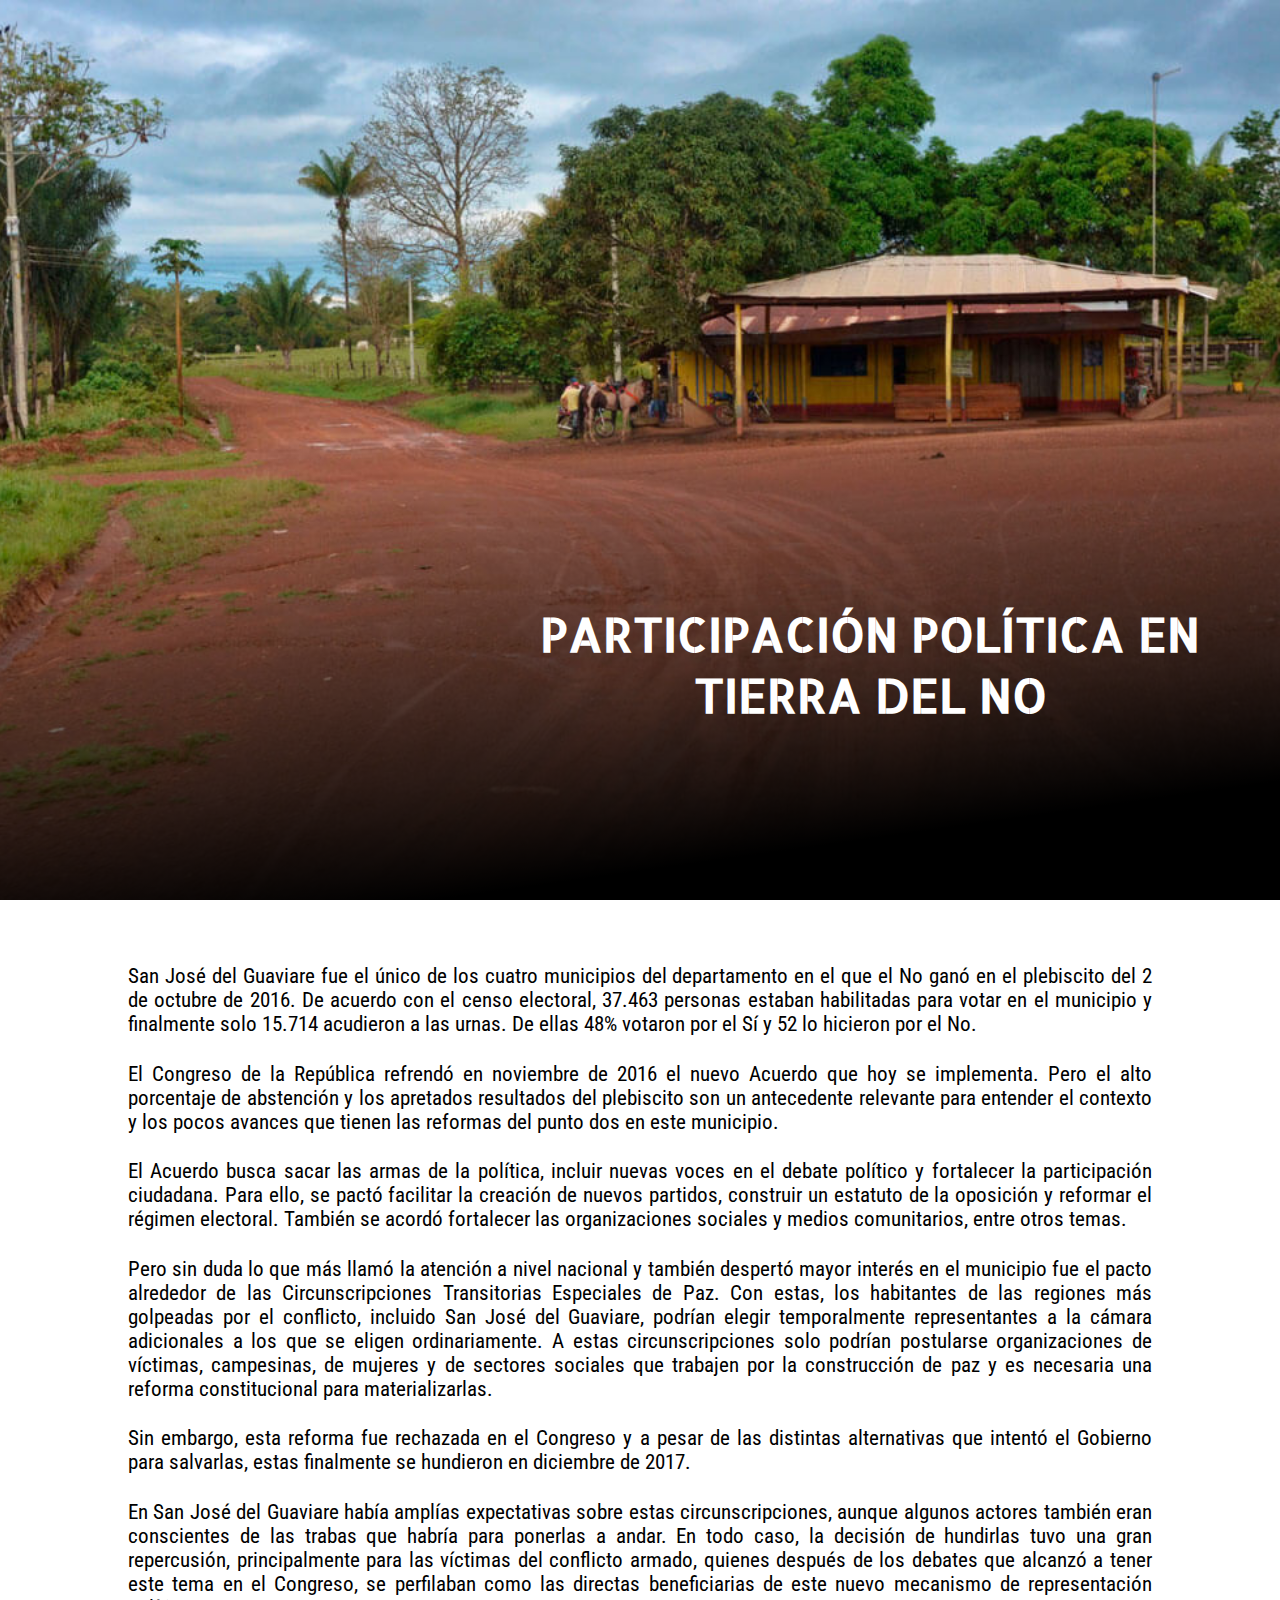
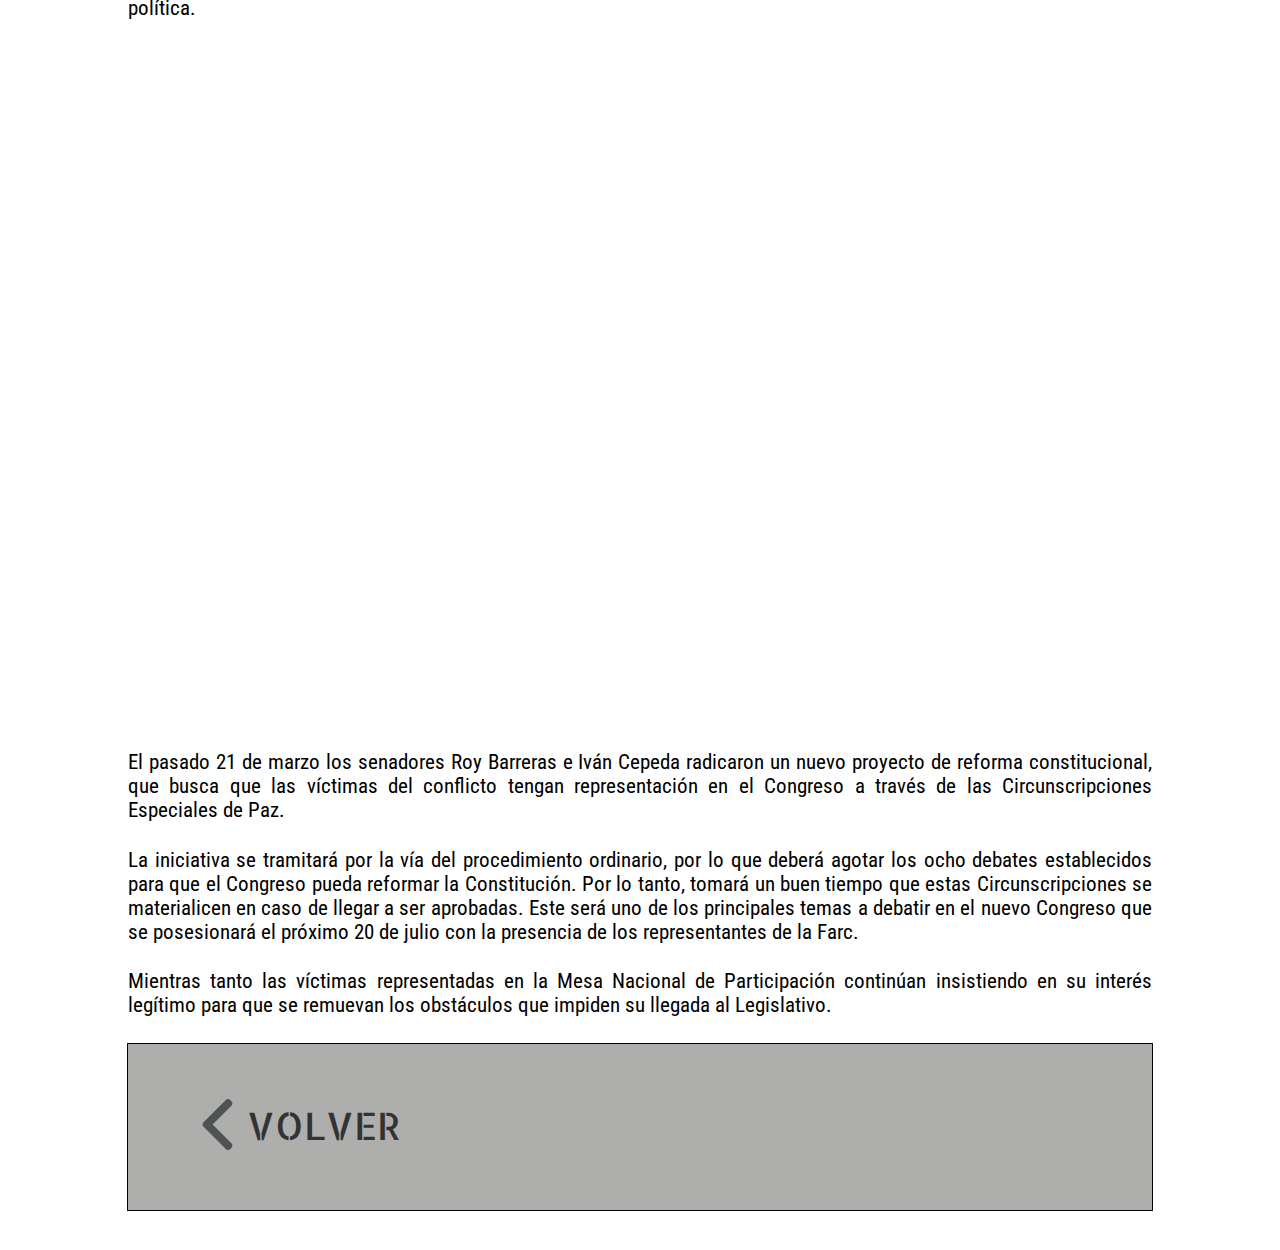
==== punto2.html @ 5d2d7572 "Add files via upload" ====
<!DOCTYPE html>
<html lang="en">
<head>
  <meta charset="UTF-8">
  <meta name="viewport" content="width=device-width, initial-scale=1.0">
  <meta http-equiv="X-UA-Compatible" content="ie=edge">
  <title>Participación política en la tierra del No</title>
  <link rel="stylesheet" href="style.css">
  <link href="https://fonts.googleapis.com/css?family=Allerta+Stencil|Roboto+Condensed" rel="stylesheet">
</head>
<body>
  <div class="Portada PortadaParticipacion">
    <h1 class="tituloPortada">Participación política en tierra del No</h1>
  </div>
  <div class="bloqueContenido">
    <p class="textoFull">San José del Guaviare fue el único de los cuatro municipios del departamento en el que el No ganó en el plebiscito del 2 de octubre de 2016. De acuerdo con el censo electoral, 37.463 personas estaban habilitadas para votar en el municipio y finalmente solo 15.714 acudieron a las urnas. De ellas 48% votaron por el Sí y 52 lo hicieron por el No.</p>
    <p class="textoFull">El Congreso de la República refrendó en noviembre de 2016 el nuevo Acuerdo que hoy se implementa. Pero el alto porcentaje de abstención y los apretados resultados del plebiscito son un antecedente relevante para entender el contexto y los pocos avances que tienen las reformas del punto dos en este municipio.</p>
    <p class="textoFull">El Acuerdo busca sacar las armas de la política, incluir nuevas voces en el debate político y fortalecer la participación ciudadana. Para ello, se pactó facilitar la creación de nuevos partidos, construir un estatuto de la oposición y reformar el régimen electoral. También se acordó fortalecer las organizaciones sociales y medios comunitarios, entre otros temas.</p>
    <p class="textoFull">Pero sin duda lo que más llamó la atención a nivel nacional y también despertó mayor interés en el municipio fue el pacto alrededor de las Circunscripciones Transitorias Especiales de Paz. Con estas, los habitantes de las regiones más golpeadas por el conflicto, incluido San José del Guaviare, podrían elegir temporalmente representantes a la cámara adicionales a los que se eligen ordinariamente. A estas circunscripciones solo podrían postularse organizaciones de víctimas, campesinas, de mujeres y de sectores sociales que trabajen por la construcción de paz y es necesaria una reforma constitucional para materializarlas.</p>
    <p class="textoFull">Sin embargo, esta reforma fue rechazada en el Congreso y a pesar de las distintas alternativas que intentó el Gobierno para salvarlas, estas finalmente se hundieron en diciembre de 2017.</p>
    <p class="textoFull">En San José del Guaviare había amplías expectativas sobre estas circunscripciones, aunque algunos actores también eran conscientes de las trabas que habría para ponerlas a andar. En todo caso, la decisión de hundirlas tuvo una gran repercusión, principalmente para las víctimas del conflicto armado, quienes después de los debates que alcanzó a tener este tema en el Congreso, se perfilaban como las directas beneficiarias de este nuevo mecanismo de representación política.</p>
    <iframe src="https://www.youtube.com/embed/pLzqTCE0vdc?rel=0&amp;showinfo=0" frameborder="0" allow="autoplay; encrypted-media" allowfullscreen></iframe>
    <p class="textoFull">El pasado 21 de marzo los senadores Roy Barreras e Iván Cepeda radicaron un nuevo proyecto de reforma constitucional, que busca que las víctimas del conflicto tengan representación en el Congreso a través de las Circunscripciones Especiales de Paz.</p>
    <p class="textoFull">La iniciativa se tramitará por la vía del procedimiento ordinario, por lo que deberá agotar los ocho debates establecidos para que el Congreso pueda reformar la Constitución. Por lo tanto, tomará un buen tiempo que estas Circunscripciones se materialicen en caso de llegar a ser aprobadas. Este será uno de los principales temas a debatir en el nuevo Congreso que se posesionará el próximo 20 de julio con la presencia de los representantes de la Farc.</p>
    <p class="textoFull">Mientras tanto las víctimas representadas en la Mesa Nacional de Participación continúan insistiendo en su interés legítimo para que se remuevan los obstáculos que impiden su llegada al Legislativo.</p>
  </div>
  <a href="index.html#nav">
    <div class="botonVolver">
      <div class="infoVolver">
        <img class="flechaVolver" src="assets/flecha.svg" alt="<">
        <p class="textoVolver">Volver</p>
      </div>
      <img class="logoVolver" src="https://image.ibb.co/kVfRV8/Logo.png" alt="">
    </div>
  </a>
</body>
</html>
---- style.css ----
*{
  margin: 0;
  padding: 0;
  text-decoration: none;
  text-transform: none;
  color: initial;
}
body{
  width: 100vw;
  overflow-x: hidden;
}

.Portada{
  width: 100vw;
  height: 100vh;
  position: relative;
  overflow: hidden;
}
.PortadaRuralidad::after, .PortadaParticipacion::after, .PortadaConflicto::after, .PortadaCoca::after, .PortadaVictimas::after{
  display: block;
  position: relative;
  background-image: linear-gradient(172deg, transparent, transparent, #000 89%);
  margin-top: 0;
  height: 100vh;
  width: 100vw;
  content: '';
}
.PortadaHome{
  background: transparent url('assets/portada.jpg') center center no-repeat;
  background-size: cover;
}
.PortadaRuralidad{
  background: transparent url('assets/paisaje.jpg') center center no-repeat;
  background-size: cover;
}
.PortadaParticipacion{
  background: transparent url('assets/camino.jpg') center center no-repeat;
  background-size: cover;
}
.PortadaConflicto{
  background: transparent url('assets/etcr.jpg') center center no-repeat;
  background-size: cover;
}
.PortadaCoca{
  background: transparent url('assets/horizonte.jpg') center center no-repeat;
  background-size: cover;
}
.PortadaVictimas{
  background: transparent url('assets/parque.jpg') center center no-repeat;
  background-size: cover;
}
.logoPortada{
  width: 40vw;
  position: absolute;
  right: 5vw;
  bottom: -7.5vw;
}
.tituloPortada{
  font-family: 'Allerta Stencil', sans-serif;
  font-size: 3.7vw;
  position: absolute;
  width: 52vw;
  left: 42vw;
  top: 67vh;
  text-transform: uppercase;
  color: #fff;
  text-align: center;
  z-index: 2;
}
.navegacion{
  text-align: center;
  width: 81vw;
  margin: 0 auto 3vw;
  max-width: 1200px;
}
.botonNavegacion{
  width: 39.8vw;
  height: 25vw;
  display: inline-block;
  vertical-align: top;
  background-color: #ccc;
  margin: 0.2vw 0;
  position: relative;
  overflow: hidden;
  cursor: pointer;
  max-width: 598px;
  max-height: 350px;
}
.botonNavegacion:hover img{
  filter: grayscale(0.1) blur(0.1px);
  transition: 0.5s;
}
.fondoNavegacion{
  width: 39.8vw;
  min-height: 25vw;
  position: absolute;
  bottom: 0;
  left: 0;
  z-index: 1;
  filter: grayscale(1) blur(2px);
  transition: 0.5s;
}
.tituloNavegacion{
  text-transform: uppercase;
  font-family: 'Allerta Stencil', sans-serif;
  font-size: 2.3vw;
  top: 10.5vw;
  width: 39.8vw;
  text-align: center;
  color: #fff;
  position: absolute;
  z-index: 4;
  background-color: rgba(0, 0, 0, 0.2);
  text-shadow: #333 0.25vw 0.25vw;
  max-width: 598px;
}
footer{
  width: 96vw;
  padding: 2vw;
  text-align: center;
  background-color: #333;
}
footer p{
  color: #fff;
  font-family: 'Roboto Condensed', sans-serif;
  font-size: 1vw;
}
/*Internas*/
.bloqueContenido{
  width: 80vw;
  margin: 5vw auto 0;
}
.intertitulo{
  text-transform: uppercase;
  font-family: 'Allerta Stencil', sans-serif;
  font-size: 2vw;
  color: #333;
  margin: 2vw 0;
}
.textoFull{
  margin: 2vw auto;
  font-size: 1.7vw;
  text-align: justify;
  font-family: 'Roboto Condensed', sans-serif;
}
.imagenFull{
  width: 80vw;
  margin: 2vw 0 0;
  max-width: 1200px;
}
.pieFoto{
  background-color: rgba(0,0,0,0.5);
  margin: 0 auto;
  color: #fff;
  padding: 0.5vw 1vw;
  font-family: 'Roboto Condensed', sans-serif;
  font-size: 1.5vw;
}
iframe{
  width: 80vw;
  min-height: 40vw;
  max-width: 1200px;
}
.guaviareCifras{
  height: 330vw;
}
.victimasCifras{
  height: 50vw;
}
.dejacionCifras{
  height: 85vw;
}
.botonVolver, .botonSeguir{
  width: 80vw;
  max-width: 1196px;
  border: solid #000 0.1vw;
  margin: 0 auto 3vw;
  background-color: rgba(52, 53, 50, 0.4);
  position: relative;
  height: 13vw;
  overflow: hidden;
  transition: 0.5s;
  cursor: pointer;
}
.botonSeguir{
  text-align: right;
}
.botonVolver:hover, .botonSeguir:hover{
  border-color: #fff;
  background-color: rgba(52, 53, 50, 0.25);
}
.infoVolver{
  display: inline-block;
  max-width: 49vw;
  vertical-align: middle;
  padding: 4.3vw 0 4vw 5vw;
}
.flechaVolver{
  width: 4vw;
  display: inline-block;
  vertical-align: middle;
}
.textoVolver, .textoSeguir{
  display: inline-block;
  vertical-align: middle;
  font-size: 3vw;
  text-transform: uppercase;
  color: #333333;
  font-family: 'Allerta Stencil', sans-serif;
}
.logoVolver{
  display: inline-block;
  width: 26vw;
  vertical-align: middle;
  position: absolute;
  right: 10vw;
  top: -6.5vw;
}
.flechaSeguir{
  width: 4vw;
  display: inline-block;
  vertical-align: middle;
  transform: rotateZ(180deg);
  padding: 4.2vw 0;
}
.textoSeguir{
  margin-left: 35vw;
}
#seguridad, #reincorporacion{
  height: 0;
  transition: 2s;
  overflow: hidden;
}

@media(min-width: 1200px){
  .bloqueContenido{
    max-width: 1200px;
  }
  .textoFull{
    font-size: 21px;
  }
  .fondoNavegacion{
    width: 598px;
    height: auto;
  }
  .pieFoto{
    font-size: 18px;
  }
  .tituloNavegacion{
    font-size: 30px;
    top: 155px;
  }
  iframe{
    min-height: 675px;
  }
  .textoSeguir {
    margin-left: 400px;
  }
}

@media(max-width: 700px){
  .logoPortada{
    width: 70vw;
    display: block;
    margin: 0 auto;
    padding-top: 70vh;
  }
  .pieFoto{
    font-size: 3.2vw;
  }
  .navegacion{
    width: 100vw;
    margin-bottom: 6vw;
  }
  .fondoNavegacion{
    width: 80vw;
    min-height: 50vw;
    filter: none;
  }
  .tituloNavegacion{
    width: 80vw;
    font-size: 4vw;
    top: 26vw;
  }
  .botonNavegacion{
    width: 80vw;
    height: 50vw;
    display: block;
    margin: 2vw auto;
  }
  /*Internas*/
  .bloqueContenido{
    width: 100vw;
  }
  .textoFull{
    margin: 5vw auto;
    font-size: 4.3vw;
    width: 80vw;
  }
  .intertitulo{
    font-size: 4vw;
    margin: 0 auto;
    width: 80vw;
  }
  .tituloPortada{
    font-size: 7vw;
  }
  .imagenFull{
    width: 100vw;
    margin: 4vw 0 0;
  }
  iframe{
    width: 100vw;
    min-height: 56vw;
  }
  .dejacionCifras{
    height: 102vw;
  }
  .guaviareCifras{
    height: 410vw;
  }
  footer{
    padding: 5vw 2vw;
  }
  footer p{
    font-size: 4vw;
    width: 53vw;
    margin: 0 auto;
  }
}
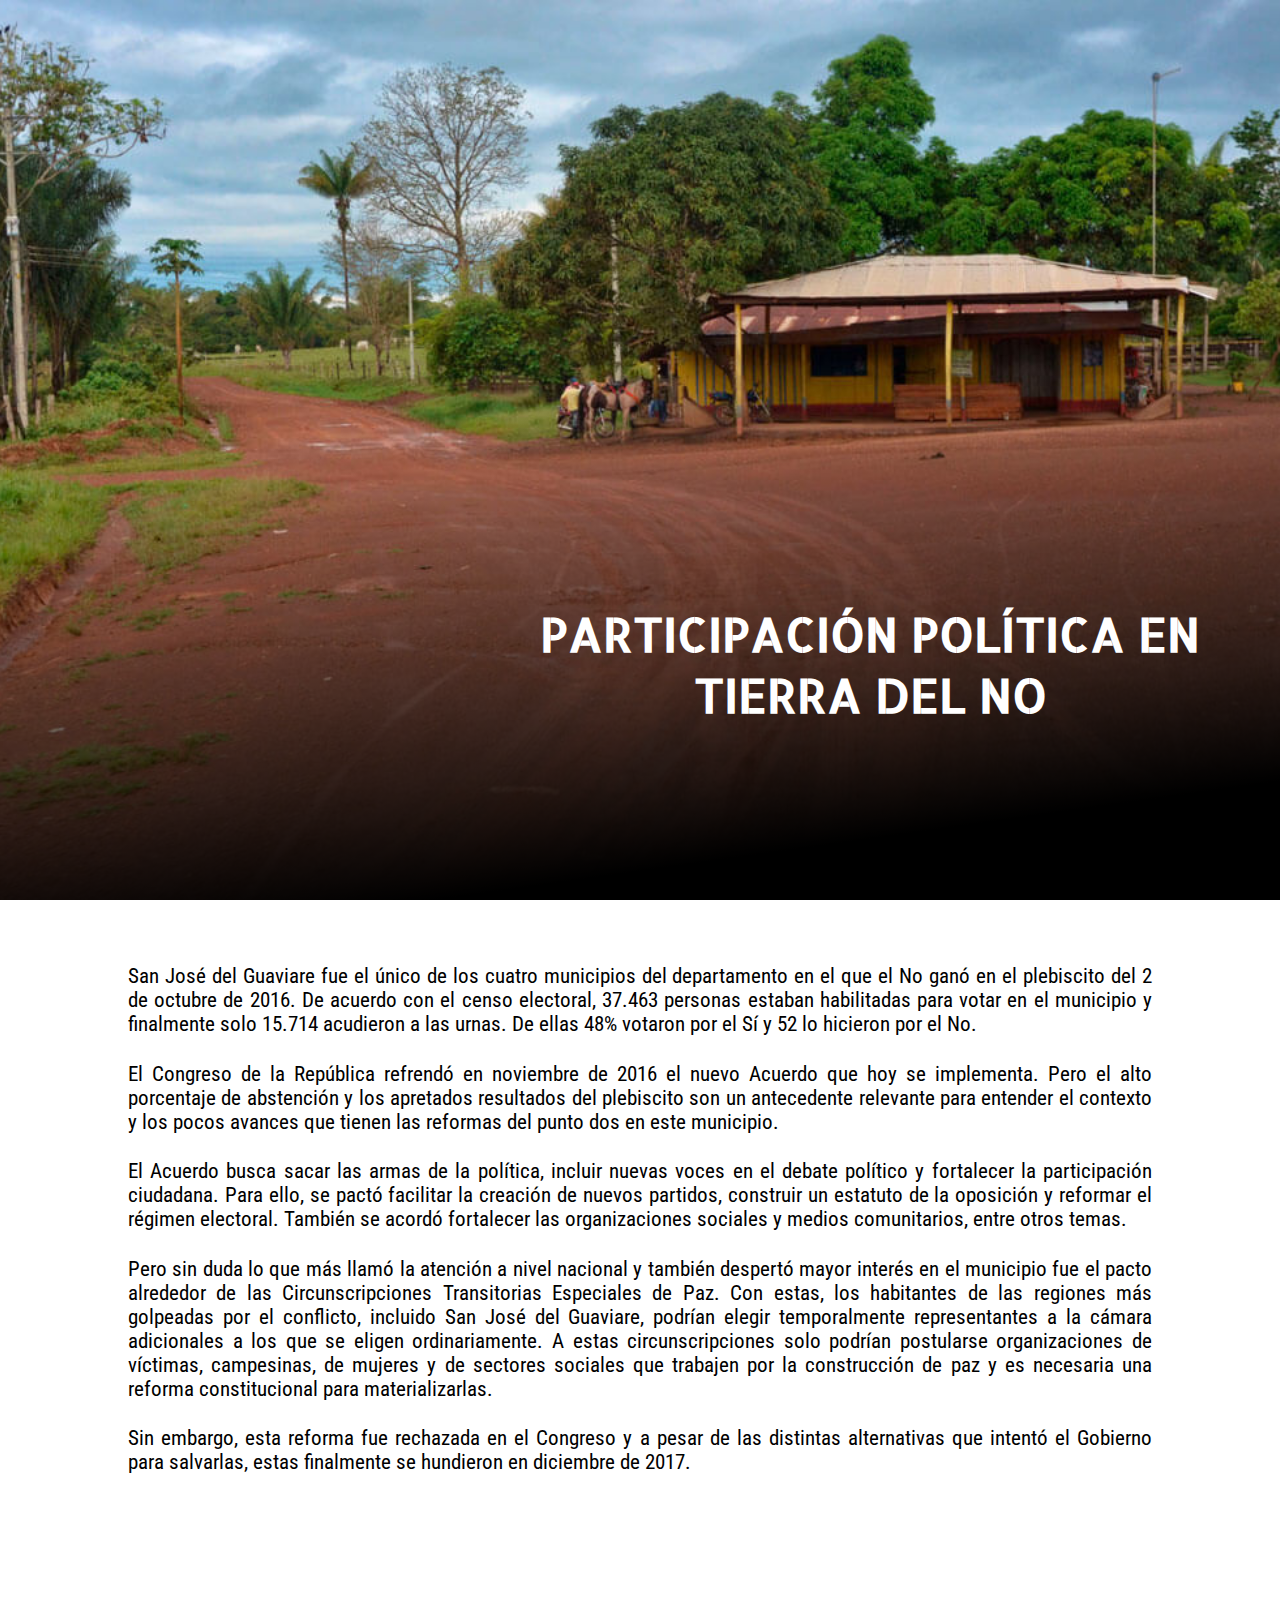
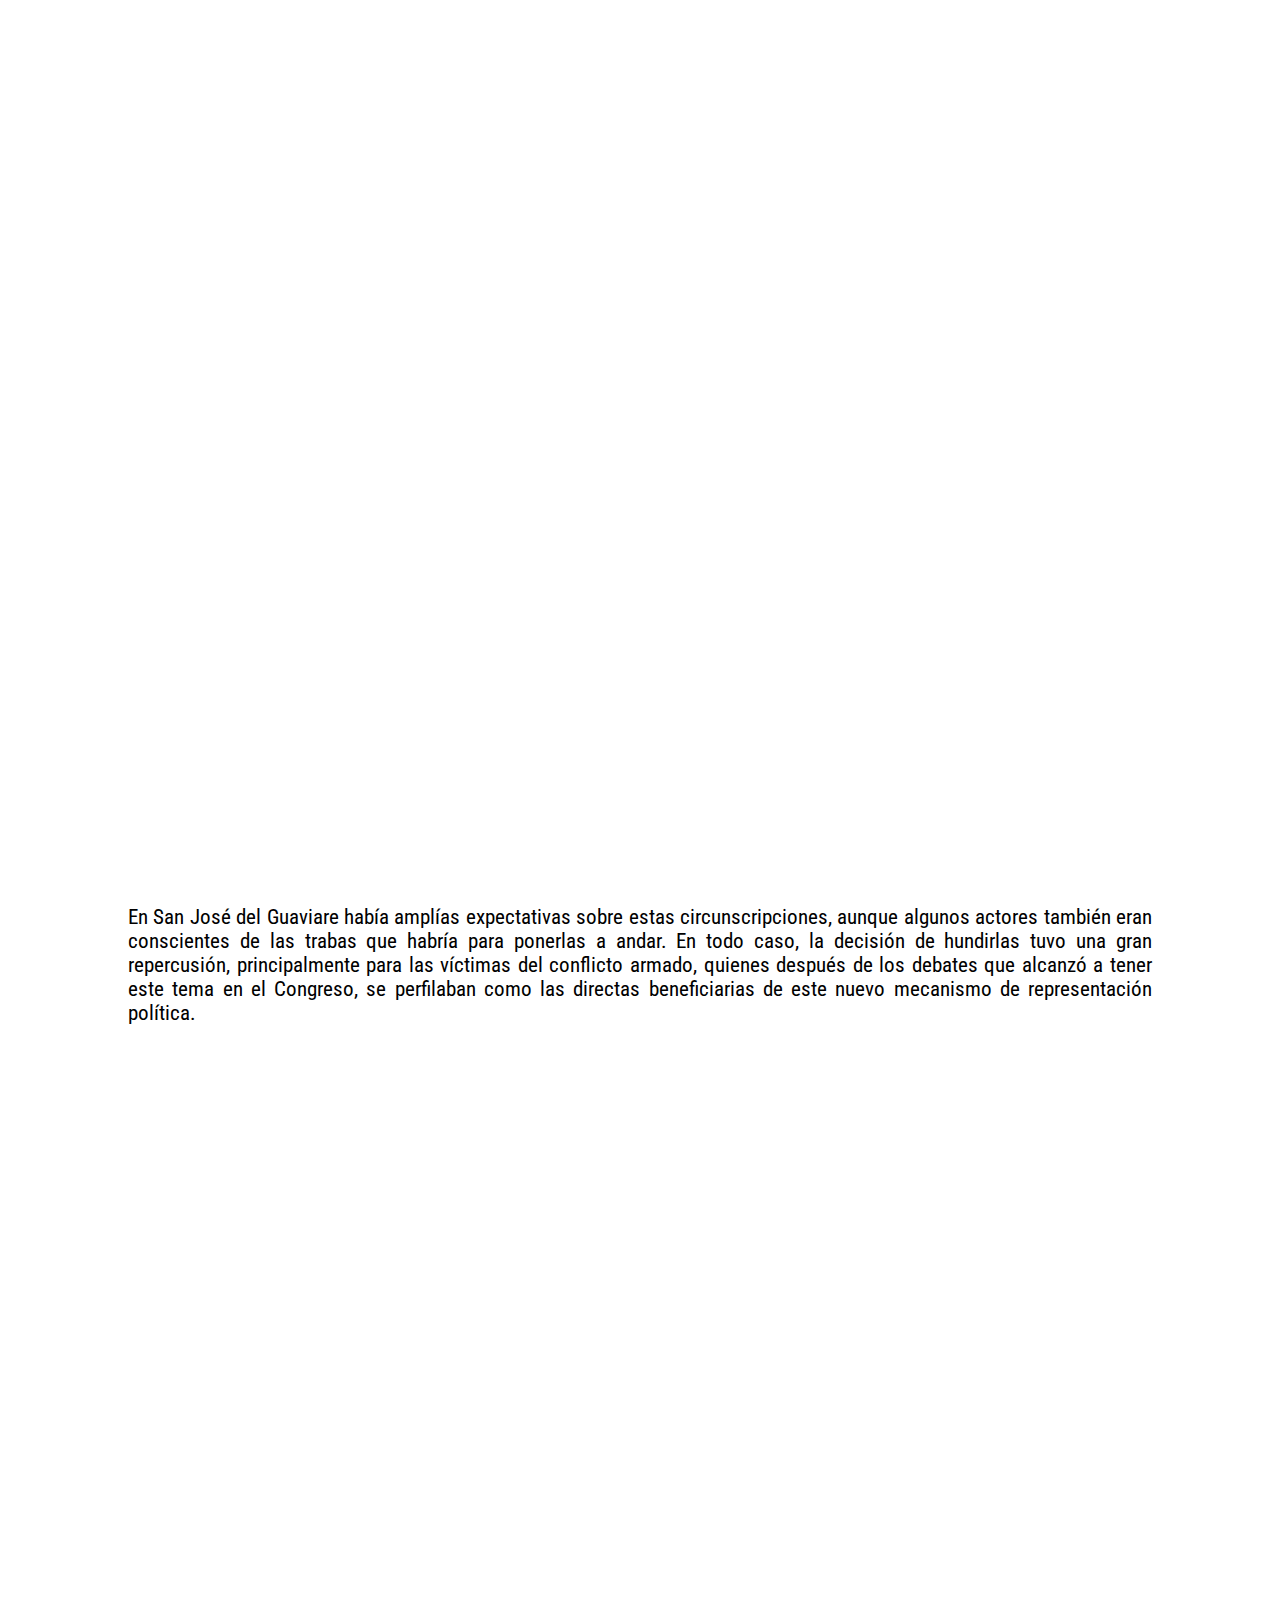
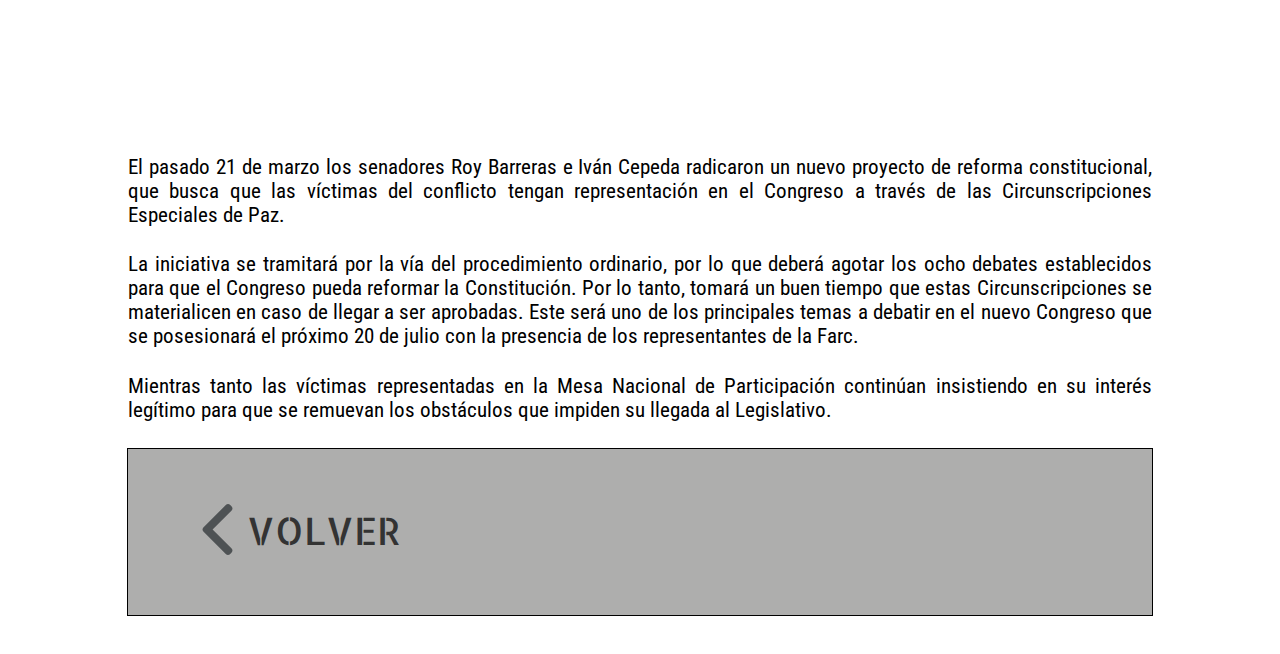
==== commit d0374921: "Infografía" ====
--- a/punto2.html
+++ b/punto2.html
@@ -18,6 +18,7 @@
     <p class="textoFull">El Acuerdo busca sacar las armas de la política, incluir nuevas voces en el debate político y fortalecer la participación ciudadana. Para ello, se pactó facilitar la creación de nuevos partidos, construir un estatuto de la oposición y reformar el régimen electoral. También se acordó fortalecer las organizaciones sociales y medios comunitarios, entre otros temas.</p>
     <p class="textoFull">Pero sin duda lo que más llamó la atención a nivel nacional y también despertó mayor interés en el municipio fue el pacto alrededor de las Circunscripciones Transitorias Especiales de Paz. Con estas, los habitantes de las regiones más golpeadas por el conflicto, incluido San José del Guaviare, podrían elegir temporalmente representantes a la cámara adicionales a los que se eligen ordinariamente. A estas circunscripciones solo podrían postularse organizaciones de víctimas, campesinas, de mujeres y de sectores sociales que trabajen por la construcción de paz y es necesaria una reforma constitucional para materializarlas.</p>
     <p class="textoFull">Sin embargo, esta reforma fue rechazada en el Congreso y a pesar de las distintas alternativas que intentó el Gobierno para salvarlas, estas finalmente se hundieron en diciembre de 2017.</p>
+    <iframe width="800" height="975" frameborder="0" scrolling="no" style="overflow-y:hidden;" src="https://create.piktochart.com/embed/31608876-new-piktochart" ></iframe>
     <p class="textoFull">En San José del Guaviare había amplías expectativas sobre estas circunscripciones, aunque algunos actores también eran conscientes de las trabas que habría para ponerlas a andar. En todo caso, la decisión de hundirlas tuvo una gran repercusión, principalmente para las víctimas del conflicto armado, quienes después de los debates que alcanzó a tener este tema en el Congreso, se perfilaban como las directas beneficiarias de este nuevo mecanismo de representación política.</p>
     <iframe src="https://www.youtube.com/embed/pLzqTCE0vdc?rel=0&amp;showinfo=0" frameborder="0" allow="autoplay; encrypted-media" allowfullscreen></iframe>
     <p class="textoFull">El pasado 21 de marzo los senadores Roy Barreras e Iván Cepeda radicaron un nuevo proyecto de reforma constitucional, que busca que las víctimas del conflicto tengan representación en el Congreso a través de las Circunscripciones Especiales de Paz.</p>
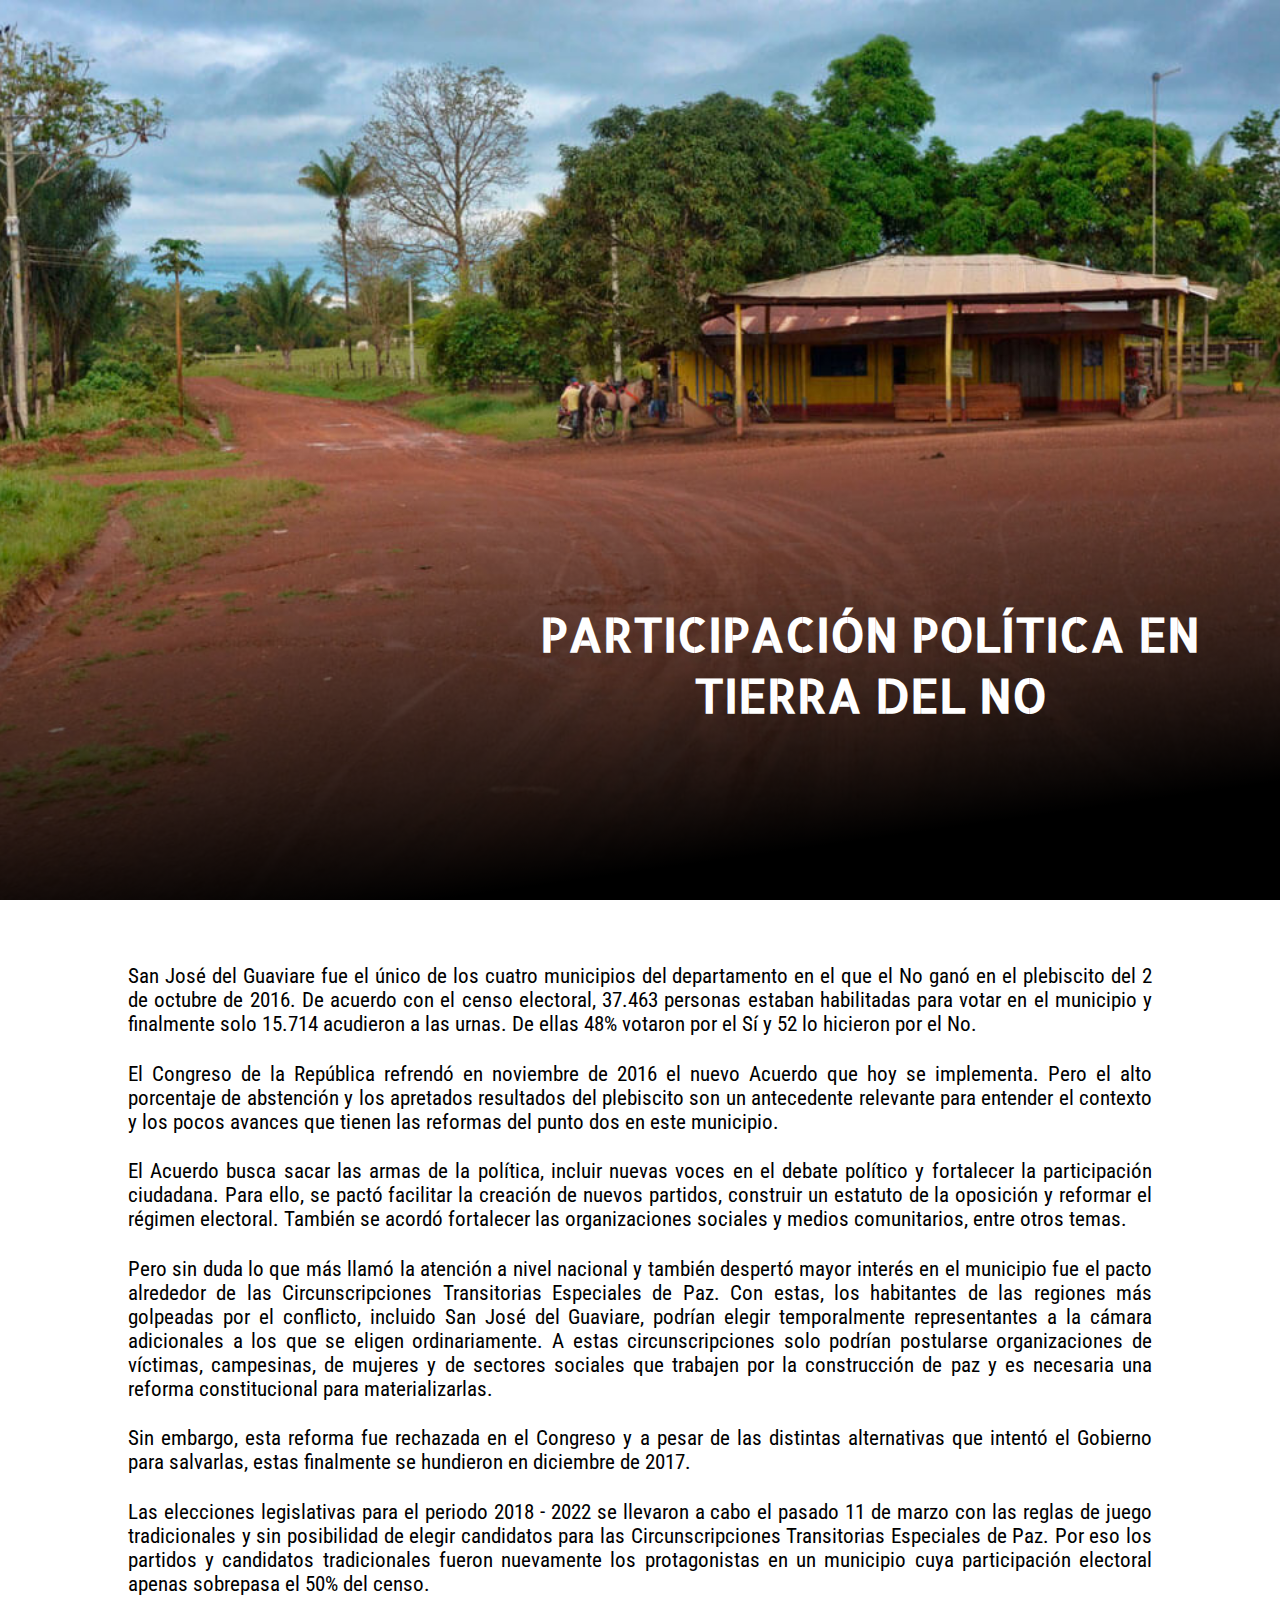
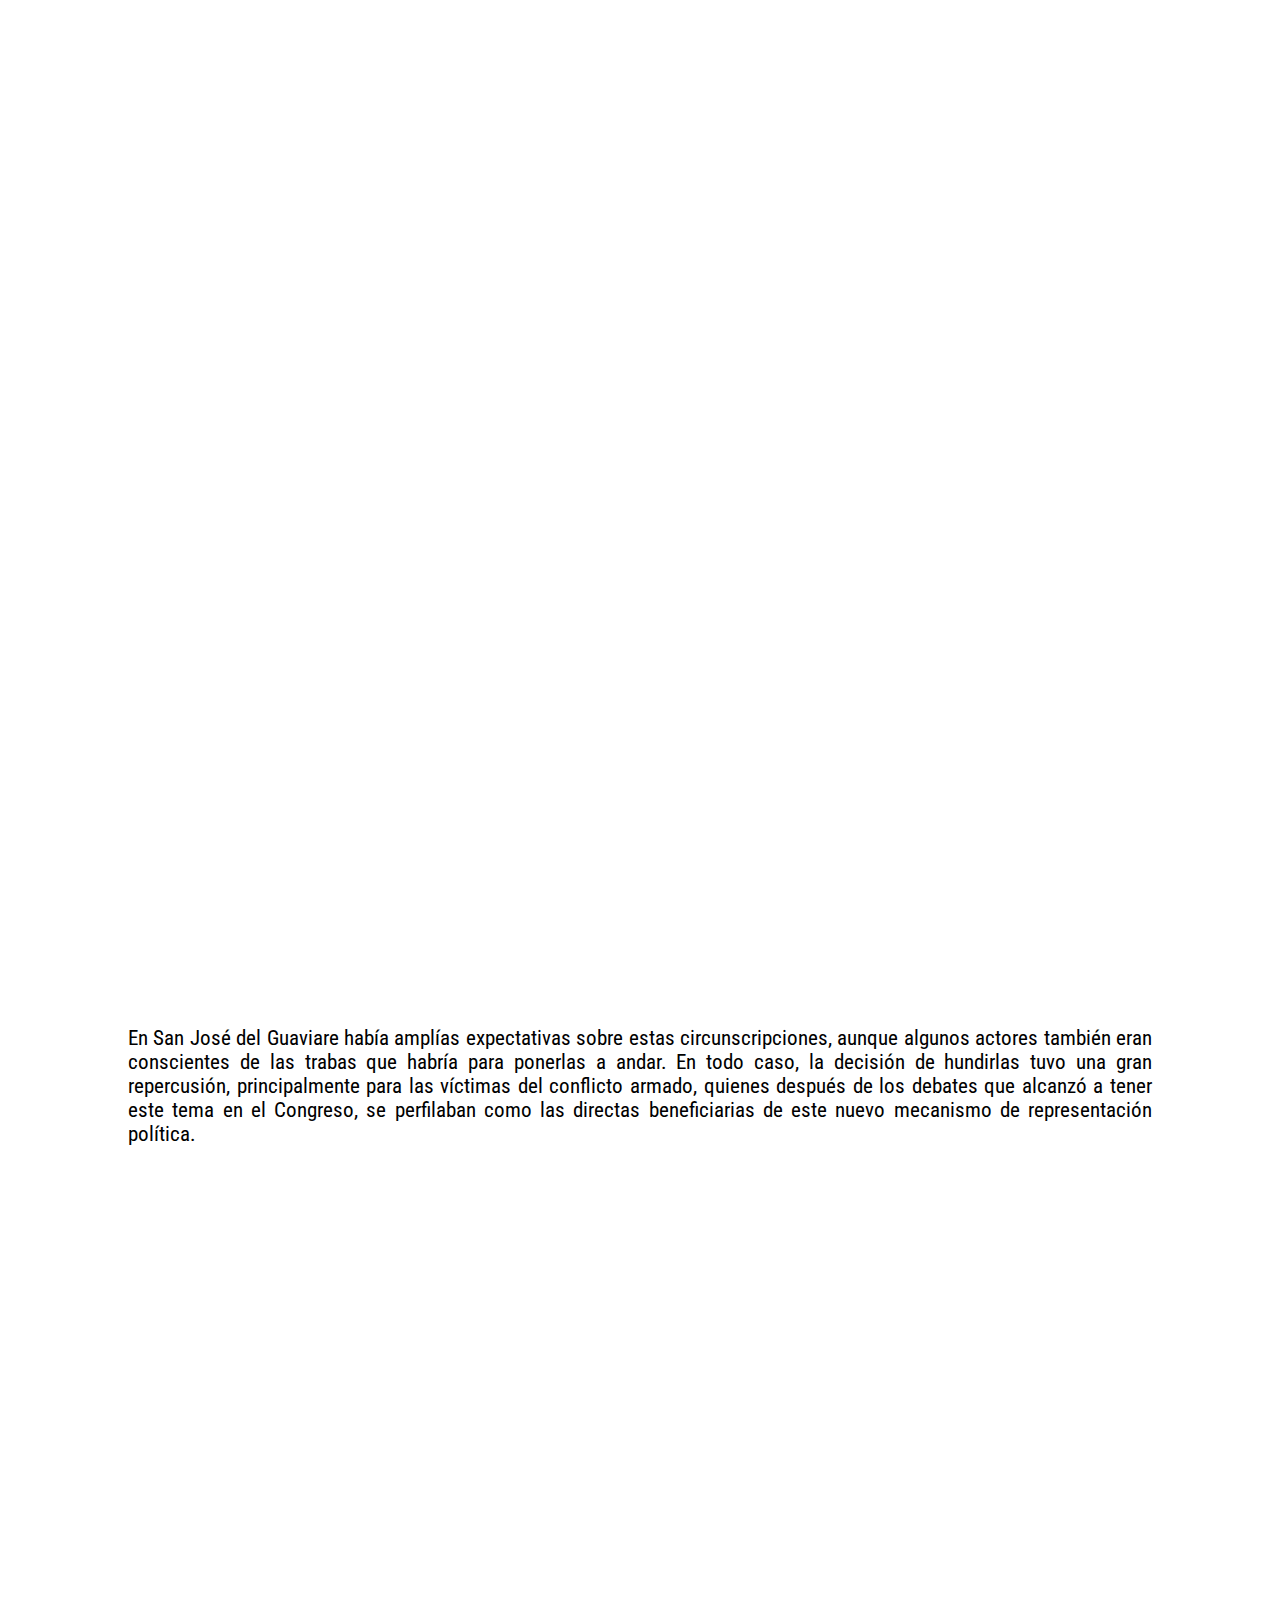
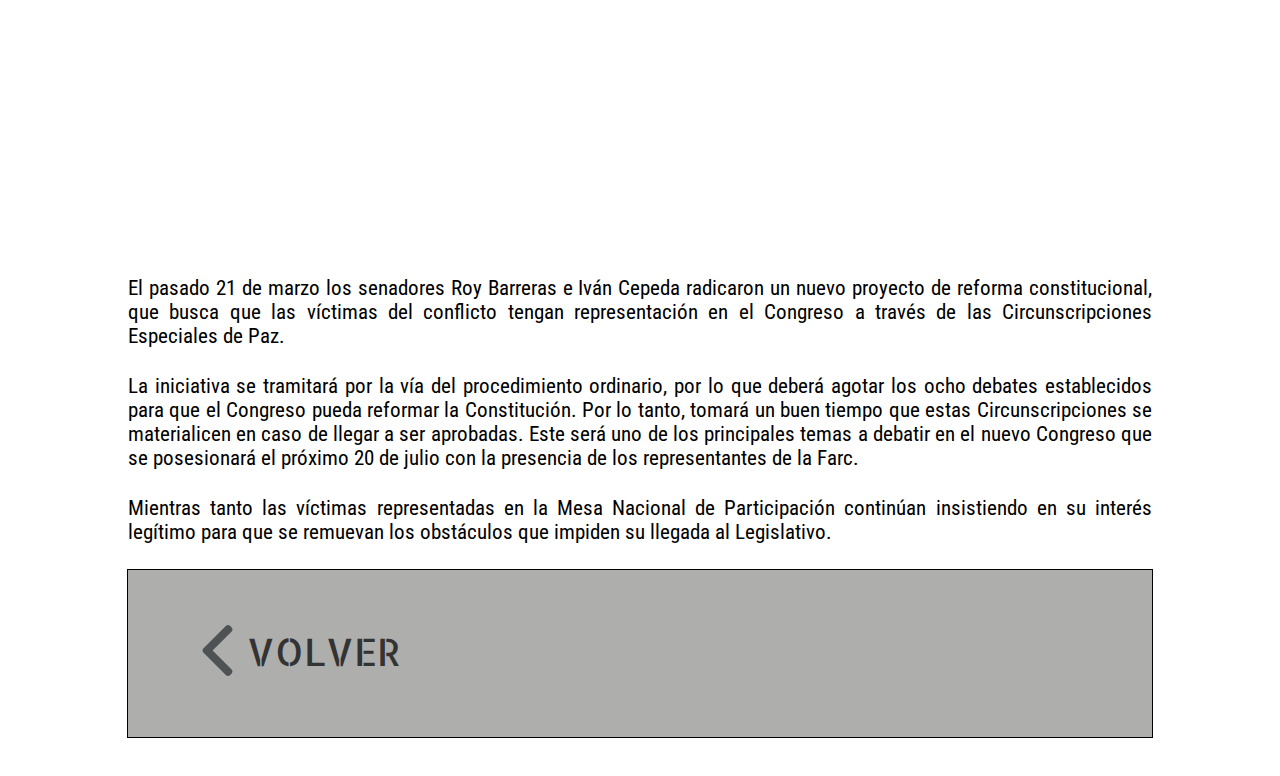
==== commit ae6fdc96: "Update punto2.html" ====
--- a/punto2.html
+++ b/punto2.html
@@ -18,6 +18,7 @@
     <p class="textoFull">El Acuerdo busca sacar las armas de la política, incluir nuevas voces en el debate político y fortalecer la participación ciudadana. Para ello, se pactó facilitar la creación de nuevos partidos, construir un estatuto de la oposición y reformar el régimen electoral. También se acordó fortalecer las organizaciones sociales y medios comunitarios, entre otros temas.</p>
     <p class="textoFull">Pero sin duda lo que más llamó la atención a nivel nacional y también despertó mayor interés en el municipio fue el pacto alrededor de las Circunscripciones Transitorias Especiales de Paz. Con estas, los habitantes de las regiones más golpeadas por el conflicto, incluido San José del Guaviare, podrían elegir temporalmente representantes a la cámara adicionales a los que se eligen ordinariamente. A estas circunscripciones solo podrían postularse organizaciones de víctimas, campesinas, de mujeres y de sectores sociales que trabajen por la construcción de paz y es necesaria una reforma constitucional para materializarlas.</p>
     <p class="textoFull">Sin embargo, esta reforma fue rechazada en el Congreso y a pesar de las distintas alternativas que intentó el Gobierno para salvarlas, estas finalmente se hundieron en diciembre de 2017.</p>
+    <p class="textoFull">Las elecciones legislativas para el periodo 2018 - 2022 se llevaron a cabo el pasado 11 de marzo con las reglas de juego tradicionales y sin posibilidad de elegir candidatos para las Circunscripciones Transitorias Especiales de Paz. Por eso los partidos y candidatos tradicionales fueron nuevamente los protagonistas en un municipio cuya participación electoral apenas sobrepasa el 50% del censo.</p>
     <iframe width="800" height="975" frameborder="0" scrolling="no" style="overflow-y:hidden;" src="https://create.piktochart.com/embed/31608876-new-piktochart" ></iframe>
     <p class="textoFull">En San José del Guaviare había amplías expectativas sobre estas circunscripciones, aunque algunos actores también eran conscientes de las trabas que habría para ponerlas a andar. En todo caso, la decisión de hundirlas tuvo una gran repercusión, principalmente para las víctimas del conflicto armado, quienes después de los debates que alcanzó a tener este tema en el Congreso, se perfilaban como las directas beneficiarias de este nuevo mecanismo de representación política.</p>
     <iframe src="https://www.youtube.com/embed/pLzqTCE0vdc?rel=0&amp;showinfo=0" frameborder="0" allow="autoplay; encrypted-media" allowfullscreen></iframe>
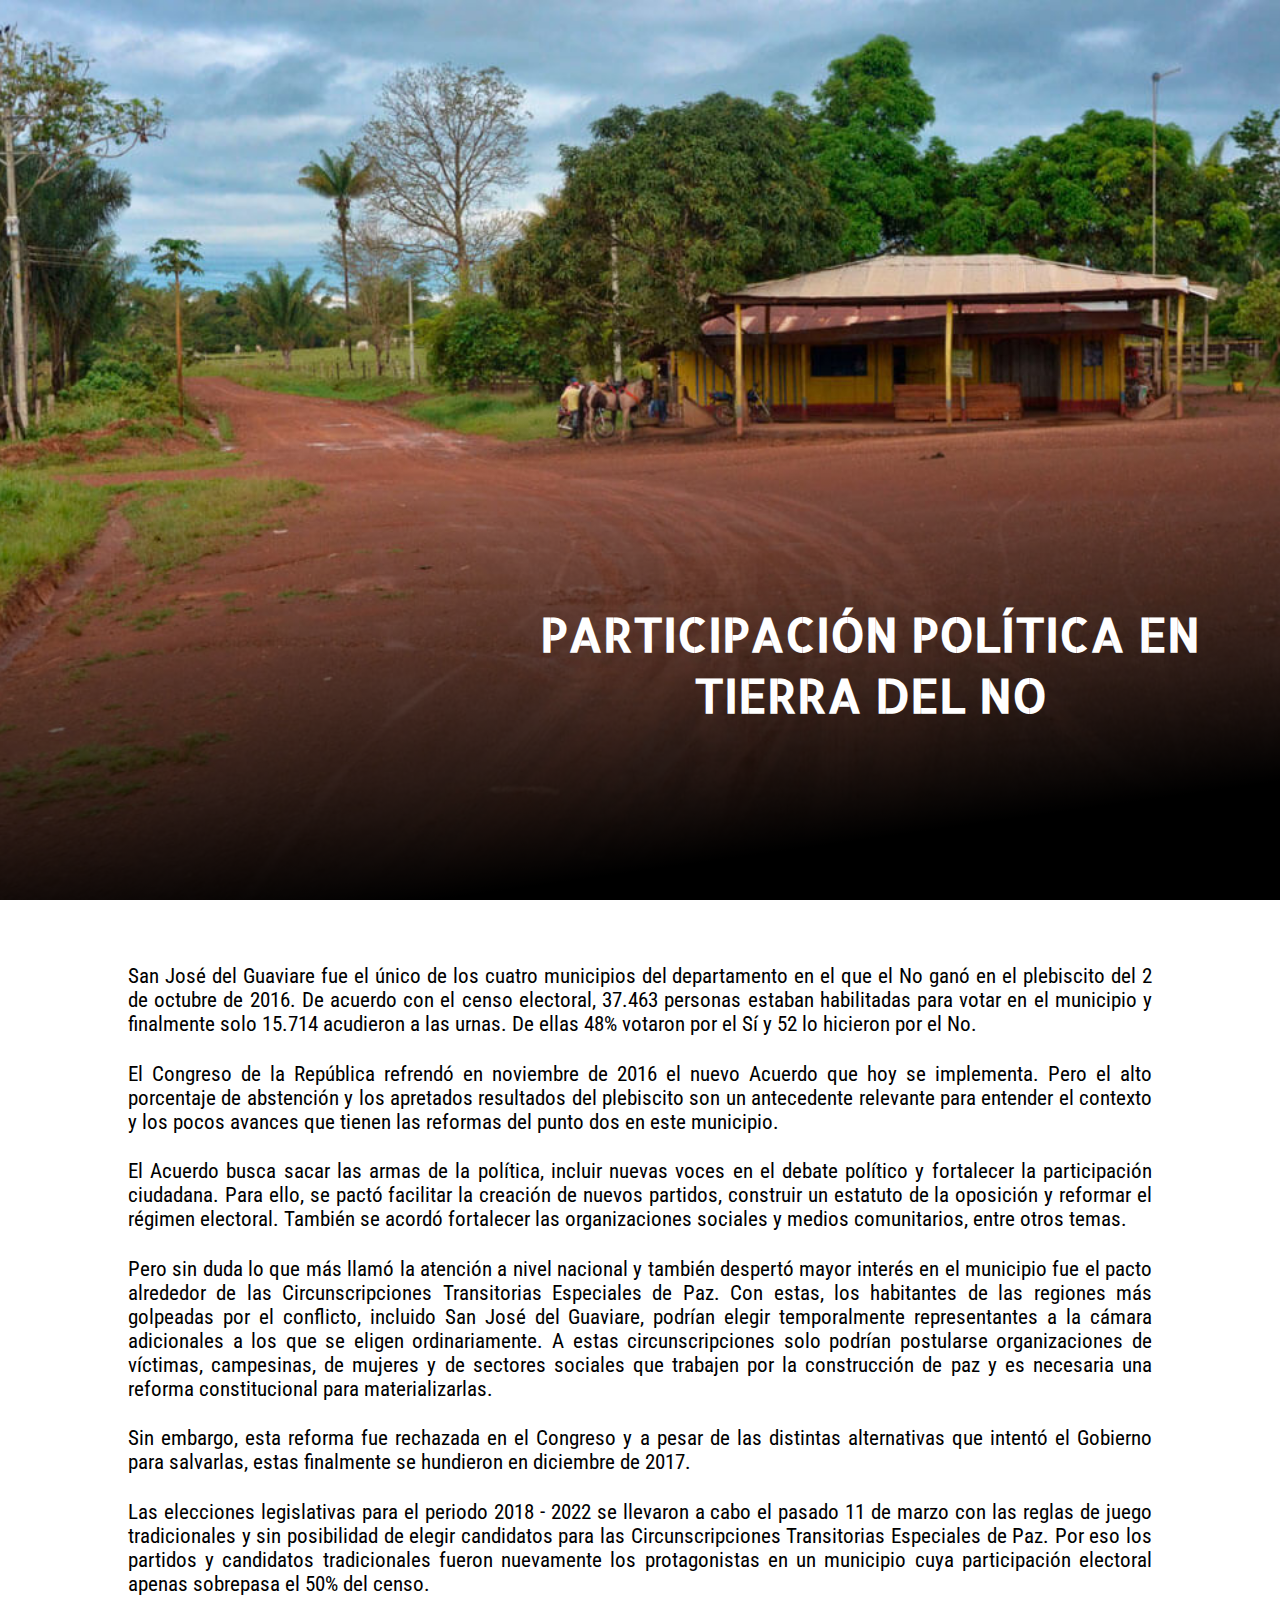
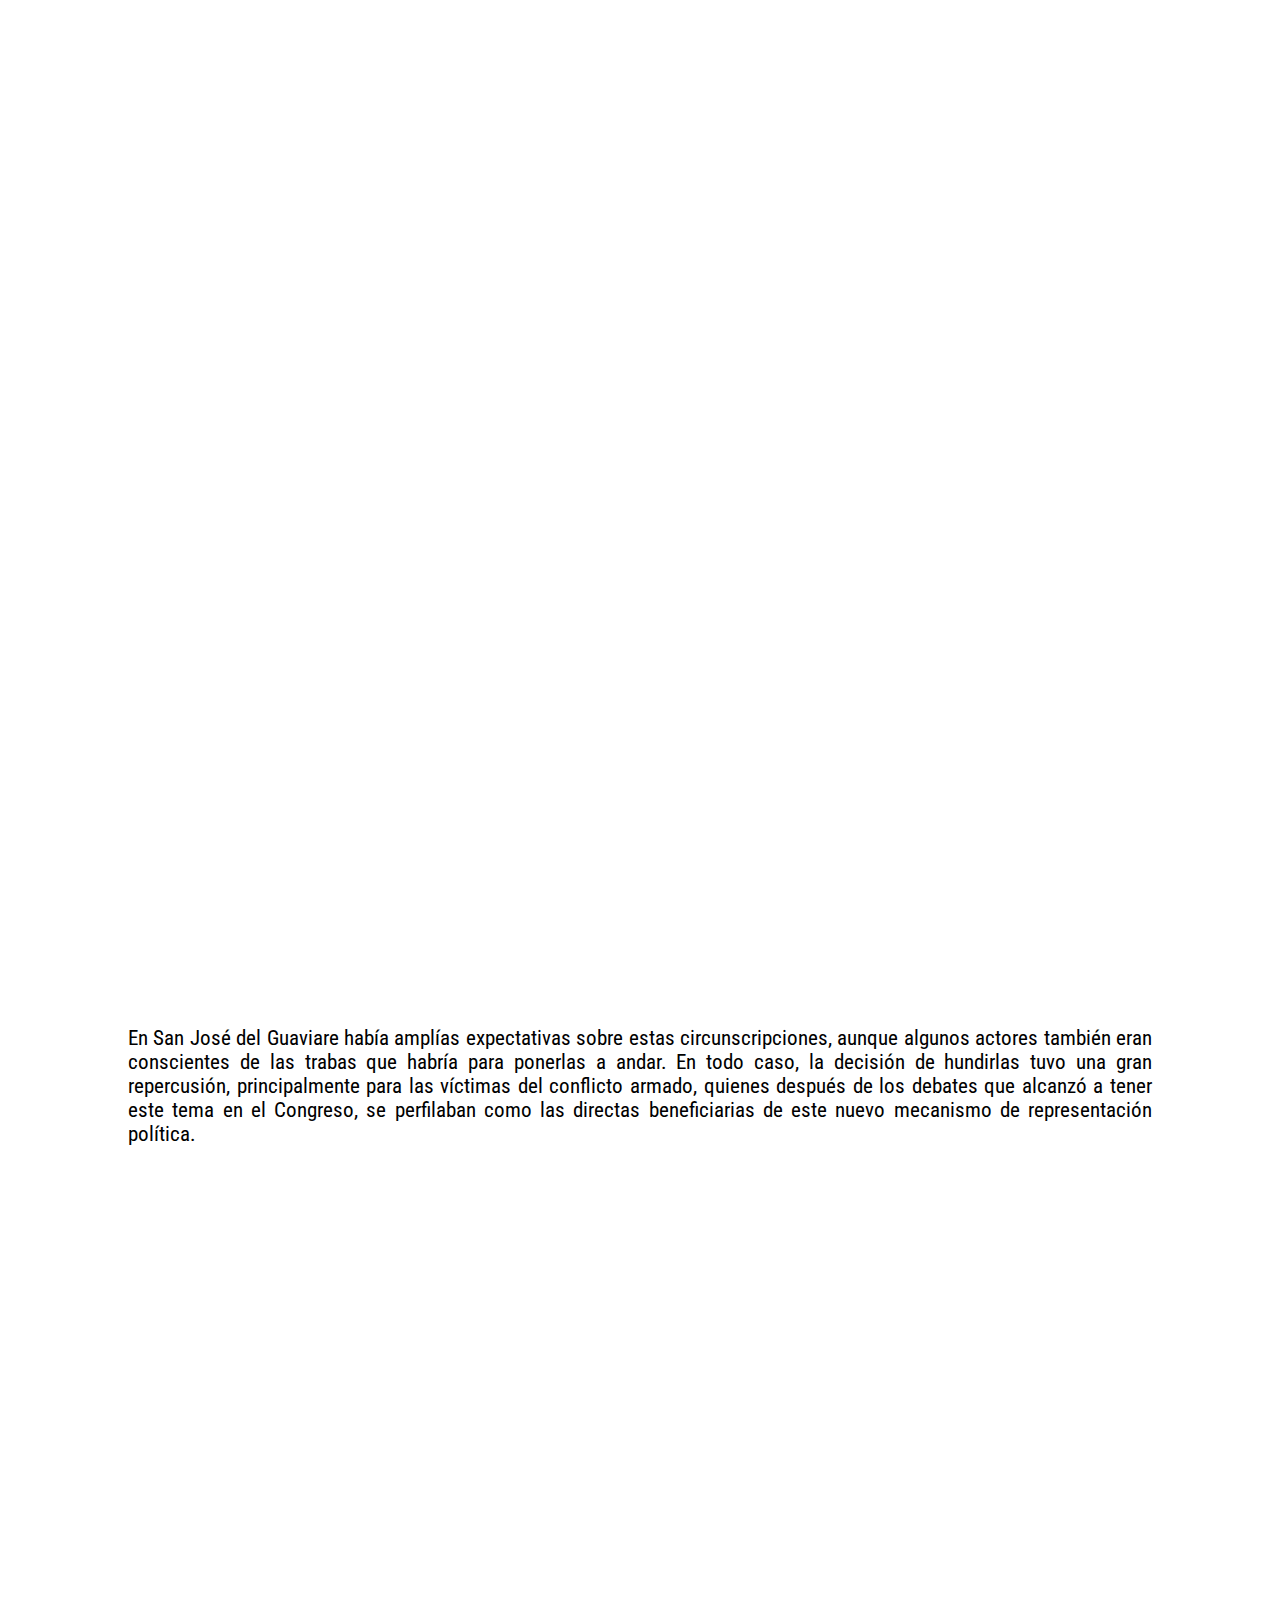
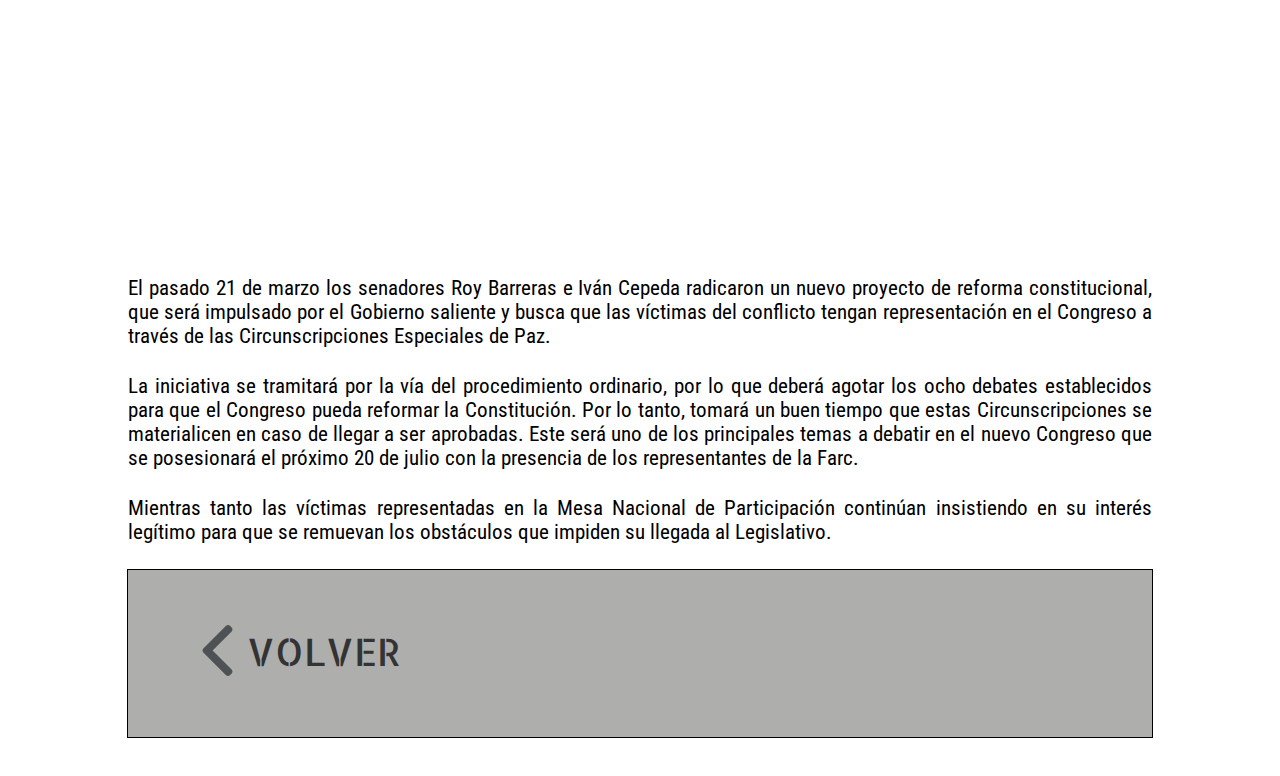
==== commit c15eadc6: "Update punto2.html" ====
--- a/punto2.html
+++ b/punto2.html
@@ -22,7 +22,7 @@
     <iframe width="800" height="975" frameborder="0" scrolling="no" style="overflow-y:hidden;" src="https://create.piktochart.com/embed/31608876-new-piktochart" ></iframe>
     <p class="textoFull">En San José del Guaviare había amplías expectativas sobre estas circunscripciones, aunque algunos actores también eran conscientes de las trabas que habría para ponerlas a andar. En todo caso, la decisión de hundirlas tuvo una gran repercusión, principalmente para las víctimas del conflicto armado, quienes después de los debates que alcanzó a tener este tema en el Congreso, se perfilaban como las directas beneficiarias de este nuevo mecanismo de representación política.</p>
     <iframe src="https://www.youtube.com/embed/pLzqTCE0vdc?rel=0&amp;showinfo=0" frameborder="0" allow="autoplay; encrypted-media" allowfullscreen></iframe>
-    <p class="textoFull">El pasado 21 de marzo los senadores Roy Barreras e Iván Cepeda radicaron un nuevo proyecto de reforma constitucional, que busca que las víctimas del conflicto tengan representación en el Congreso a través de las Circunscripciones Especiales de Paz.</p>
+    <p class="textoFull">El pasado 21 de marzo los senadores Roy Barreras e Iván Cepeda radicaron un nuevo proyecto de reforma constitucional, que será impulsado por el Gobierno saliente y busca que las víctimas del conflicto tengan representación en el Congreso a través de las Circunscripciones Especiales de Paz.</p>
     <p class="textoFull">La iniciativa se tramitará por la vía del procedimiento ordinario, por lo que deberá agotar los ocho debates establecidos para que el Congreso pueda reformar la Constitución. Por lo tanto, tomará un buen tiempo que estas Circunscripciones se materialicen en caso de llegar a ser aprobadas. Este será uno de los principales temas a debatir en el nuevo Congreso que se posesionará el próximo 20 de julio con la presencia de los representantes de la Farc.</p>
     <p class="textoFull">Mientras tanto las víctimas representadas en la Mesa Nacional de Participación continúan insistiendo en su interés legítimo para que se remuevan los obstáculos que impiden su llegada al Legislativo.</p>
   </div>
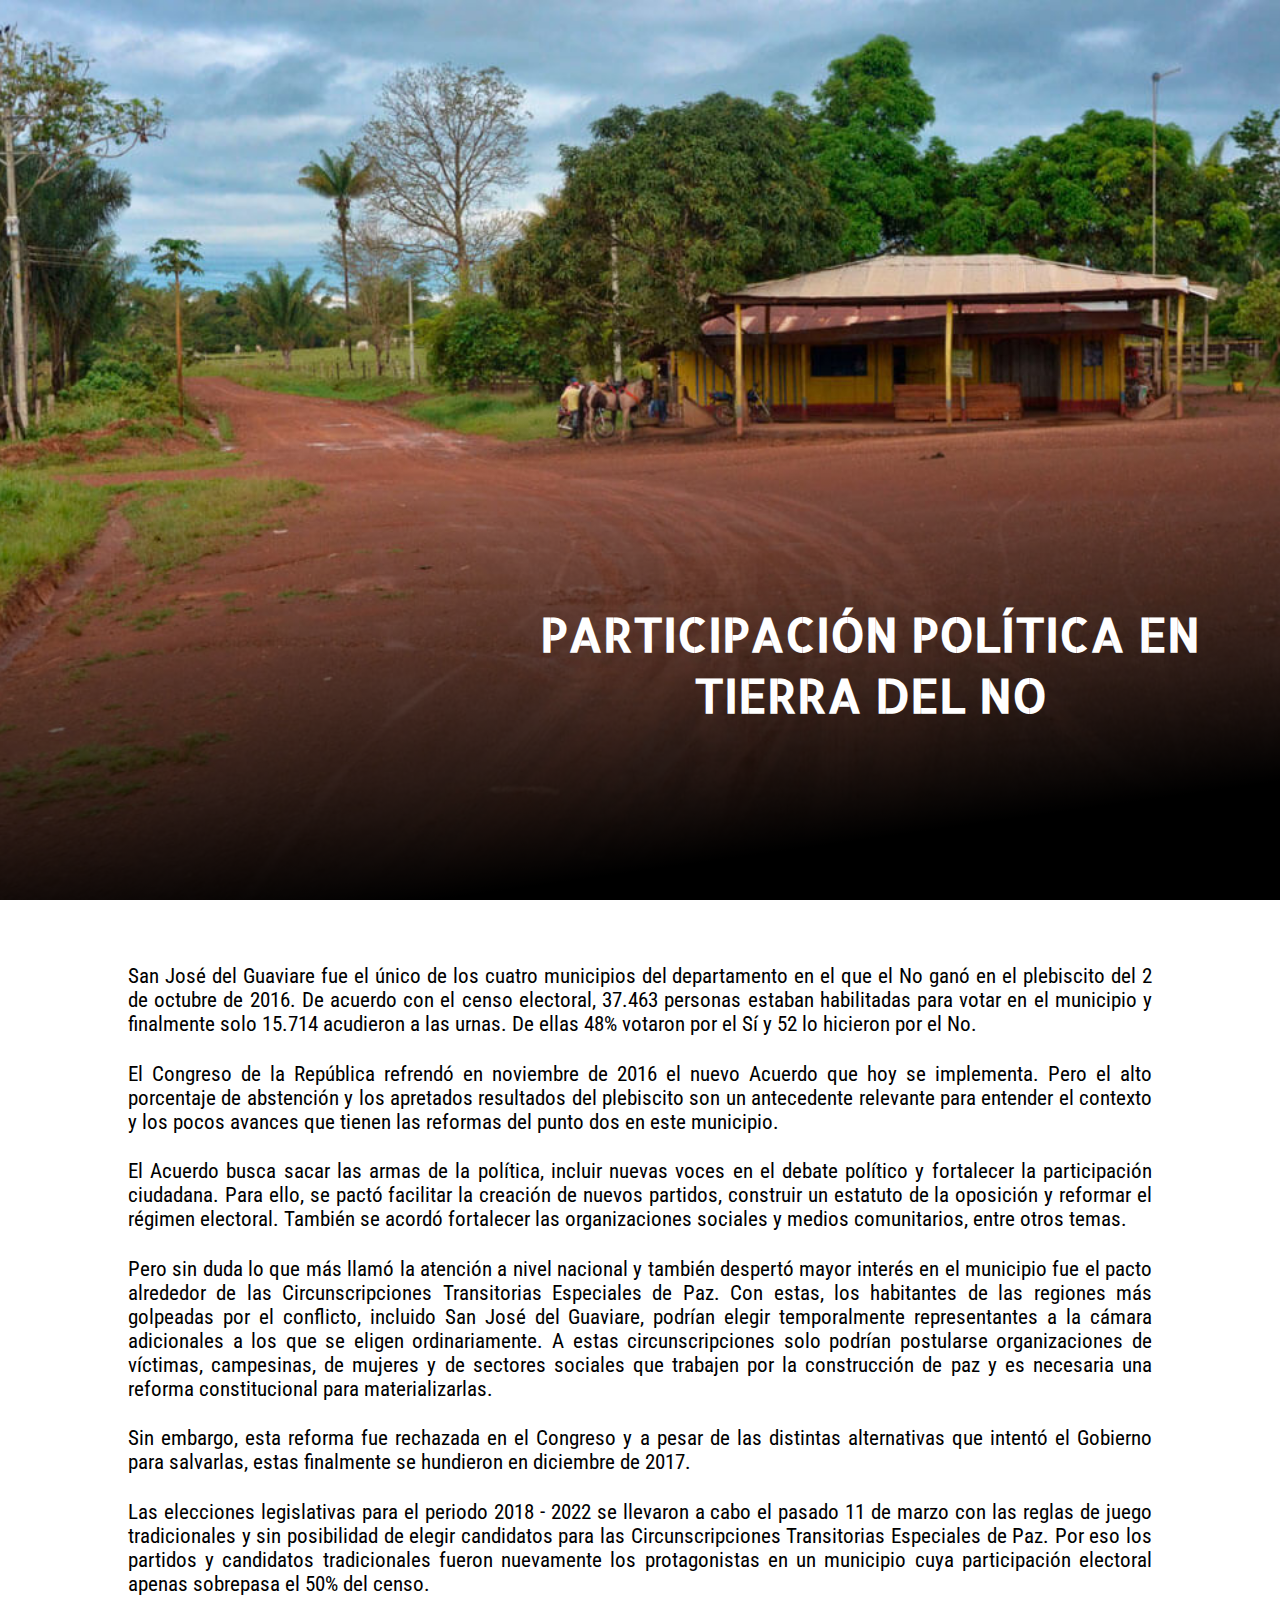
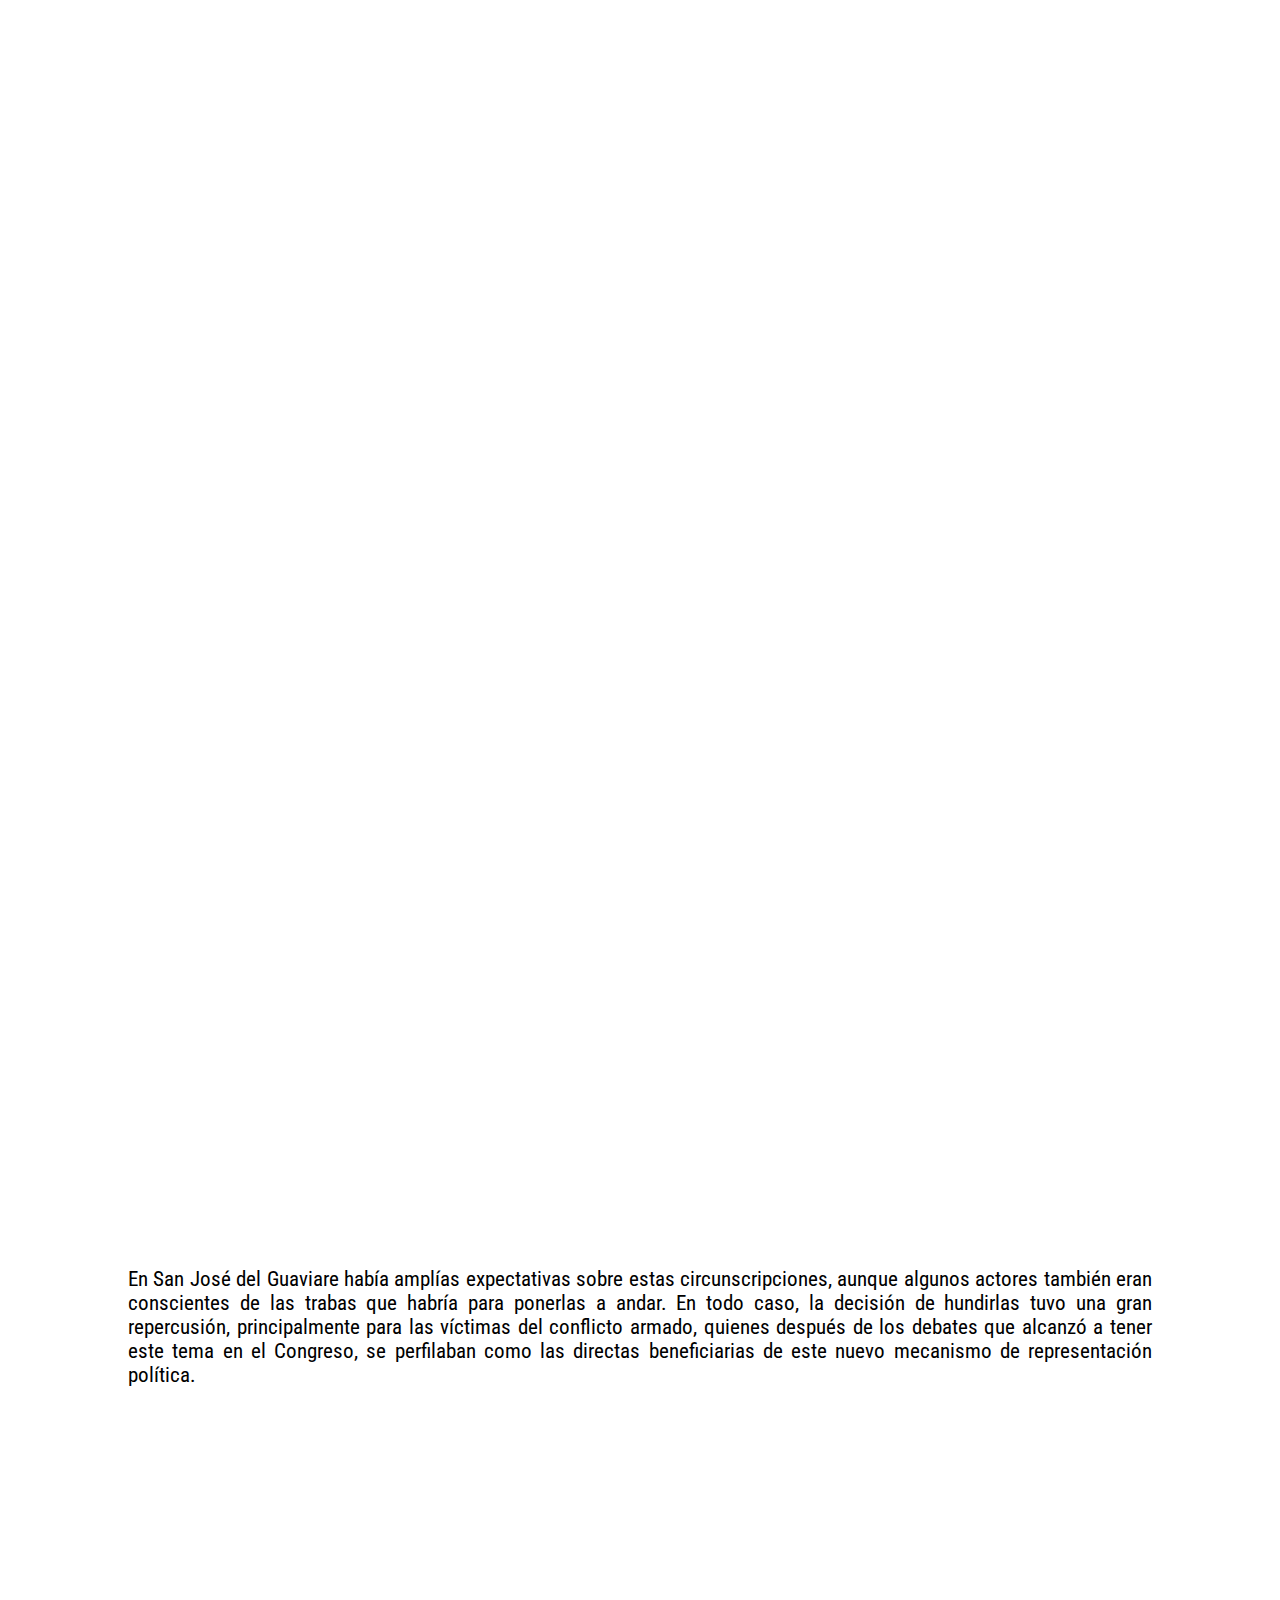
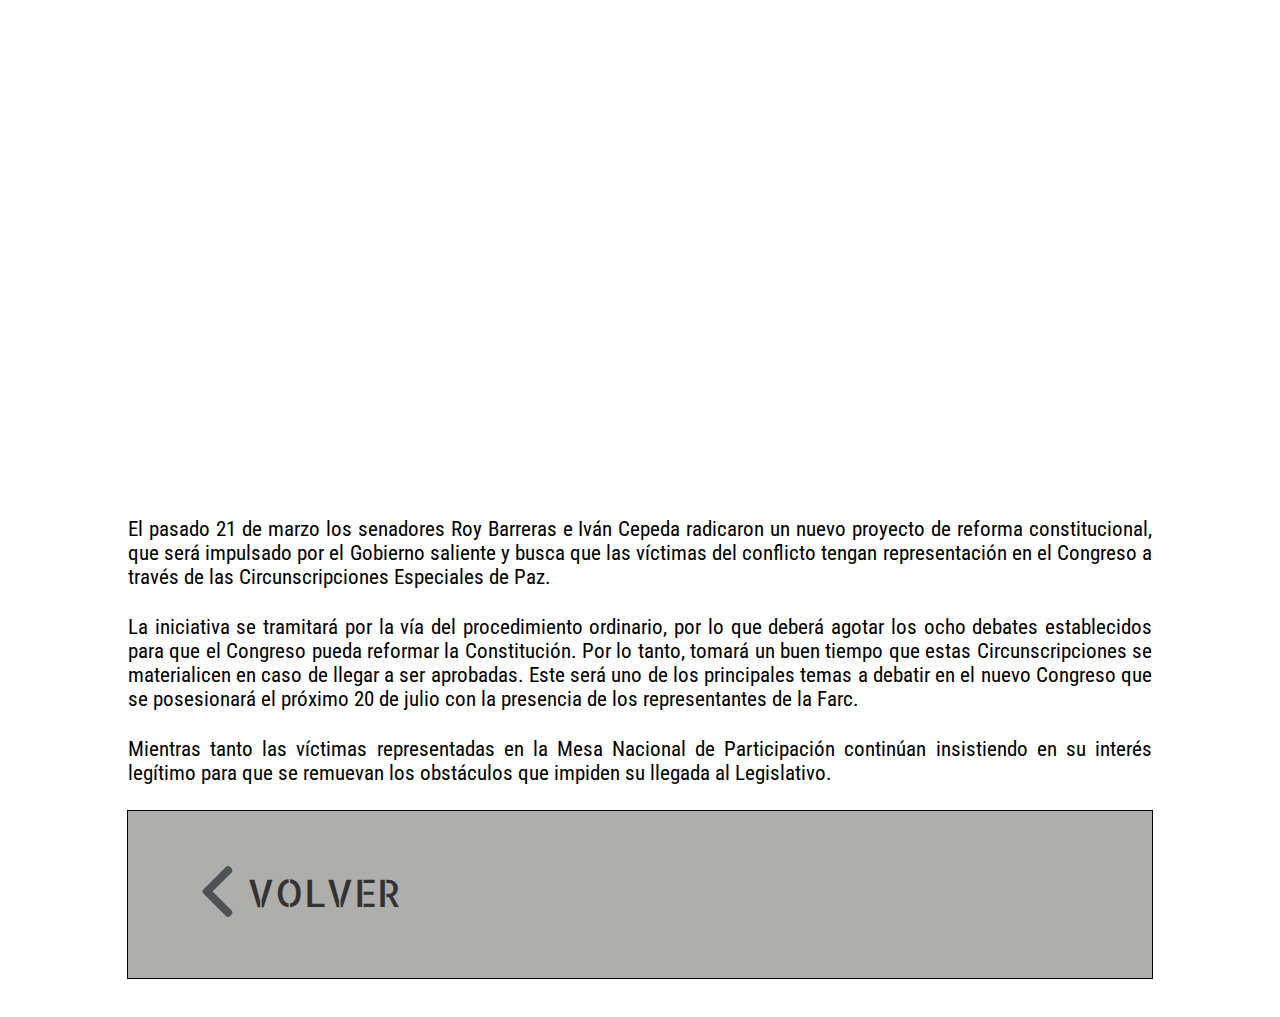
==== commit ff50b5db: "Ajuste infografía" ====
--- a/punto2.html
+++ b/punto2.html
@@ -19,7 +19,7 @@
     <p class="textoFull">Pero sin duda lo que más llamó la atención a nivel nacional y también despertó mayor interés en el municipio fue el pacto alrededor de las Circunscripciones Transitorias Especiales de Paz. Con estas, los habitantes de las regiones más golpeadas por el conflicto, incluido San José del Guaviare, podrían elegir temporalmente representantes a la cámara adicionales a los que se eligen ordinariamente. A estas circunscripciones solo podrían postularse organizaciones de víctimas, campesinas, de mujeres y de sectores sociales que trabajen por la construcción de paz y es necesaria una reforma constitucional para materializarlas.</p>
     <p class="textoFull">Sin embargo, esta reforma fue rechazada en el Congreso y a pesar de las distintas alternativas que intentó el Gobierno para salvarlas, estas finalmente se hundieron en diciembre de 2017.</p>
     <p class="textoFull">Las elecciones legislativas para el periodo 2018 - 2022 se llevaron a cabo el pasado 11 de marzo con las reglas de juego tradicionales y sin posibilidad de elegir candidatos para las Circunscripciones Transitorias Especiales de Paz. Por eso los partidos y candidatos tradicionales fueron nuevamente los protagonistas en un municipio cuya participación electoral apenas sobrepasa el 50% del censo.</p>
-    <iframe width="800" height="975" frameborder="0" scrolling="no" style="overflow-y:hidden;" src="https://create.piktochart.com/embed/31608876-new-piktochart" ></iframe>
+    <iframe class="eleccionesCifras" frameborder="0" scrolling="no" style="overflow-y:hidden;" src="https://create.piktochart.com/embed/31608876-new-piktochart"></iframe>
     <p class="textoFull">En San José del Guaviare había amplías expectativas sobre estas circunscripciones, aunque algunos actores también eran conscientes de las trabas que habría para ponerlas a andar. En todo caso, la decisión de hundirlas tuvo una gran repercusión, principalmente para las víctimas del conflicto armado, quienes después de los debates que alcanzó a tener este tema en el Congreso, se perfilaban como las directas beneficiarias de este nuevo mecanismo de representación política.</p>
     <iframe src="https://www.youtube.com/embed/pLzqTCE0vdc?rel=0&amp;showinfo=0" frameborder="0" allow="autoplay; encrypted-media" allowfullscreen></iframe>
     <p class="textoFull">El pasado 21 de marzo los senadores Roy Barreras e Iván Cepeda radicaron un nuevo proyecto de reforma constitucional, que será impulsado por el Gobierno saliente y busca que las víctimas del conflicto tengan representación en el Congreso a través de las Circunscripciones Especiales de Paz.</p>
--- a/style.css
+++ b/style.css
@@ -1,4 +1,3 @@
-
 *{
   margin: 0;
   padding: 0;
@@ -170,6 +169,11 @@
 }
 .dejacionCifras{
   height: 85vw;
+  max-height: 1250px;
+}
+.eleccionesCifras{
+  height: 95vw;
+  max-height: 1410px;
 }
 .botonVolver, .botonSeguir{
   width: 80vw;
@@ -320,6 +324,9 @@
   .guaviareCifras{
     height: 410vw;
   }
+  .eleccionesCifras{
+    height: 120vw;
+  }
   footer{
     padding: 5vw 2vw;
   }
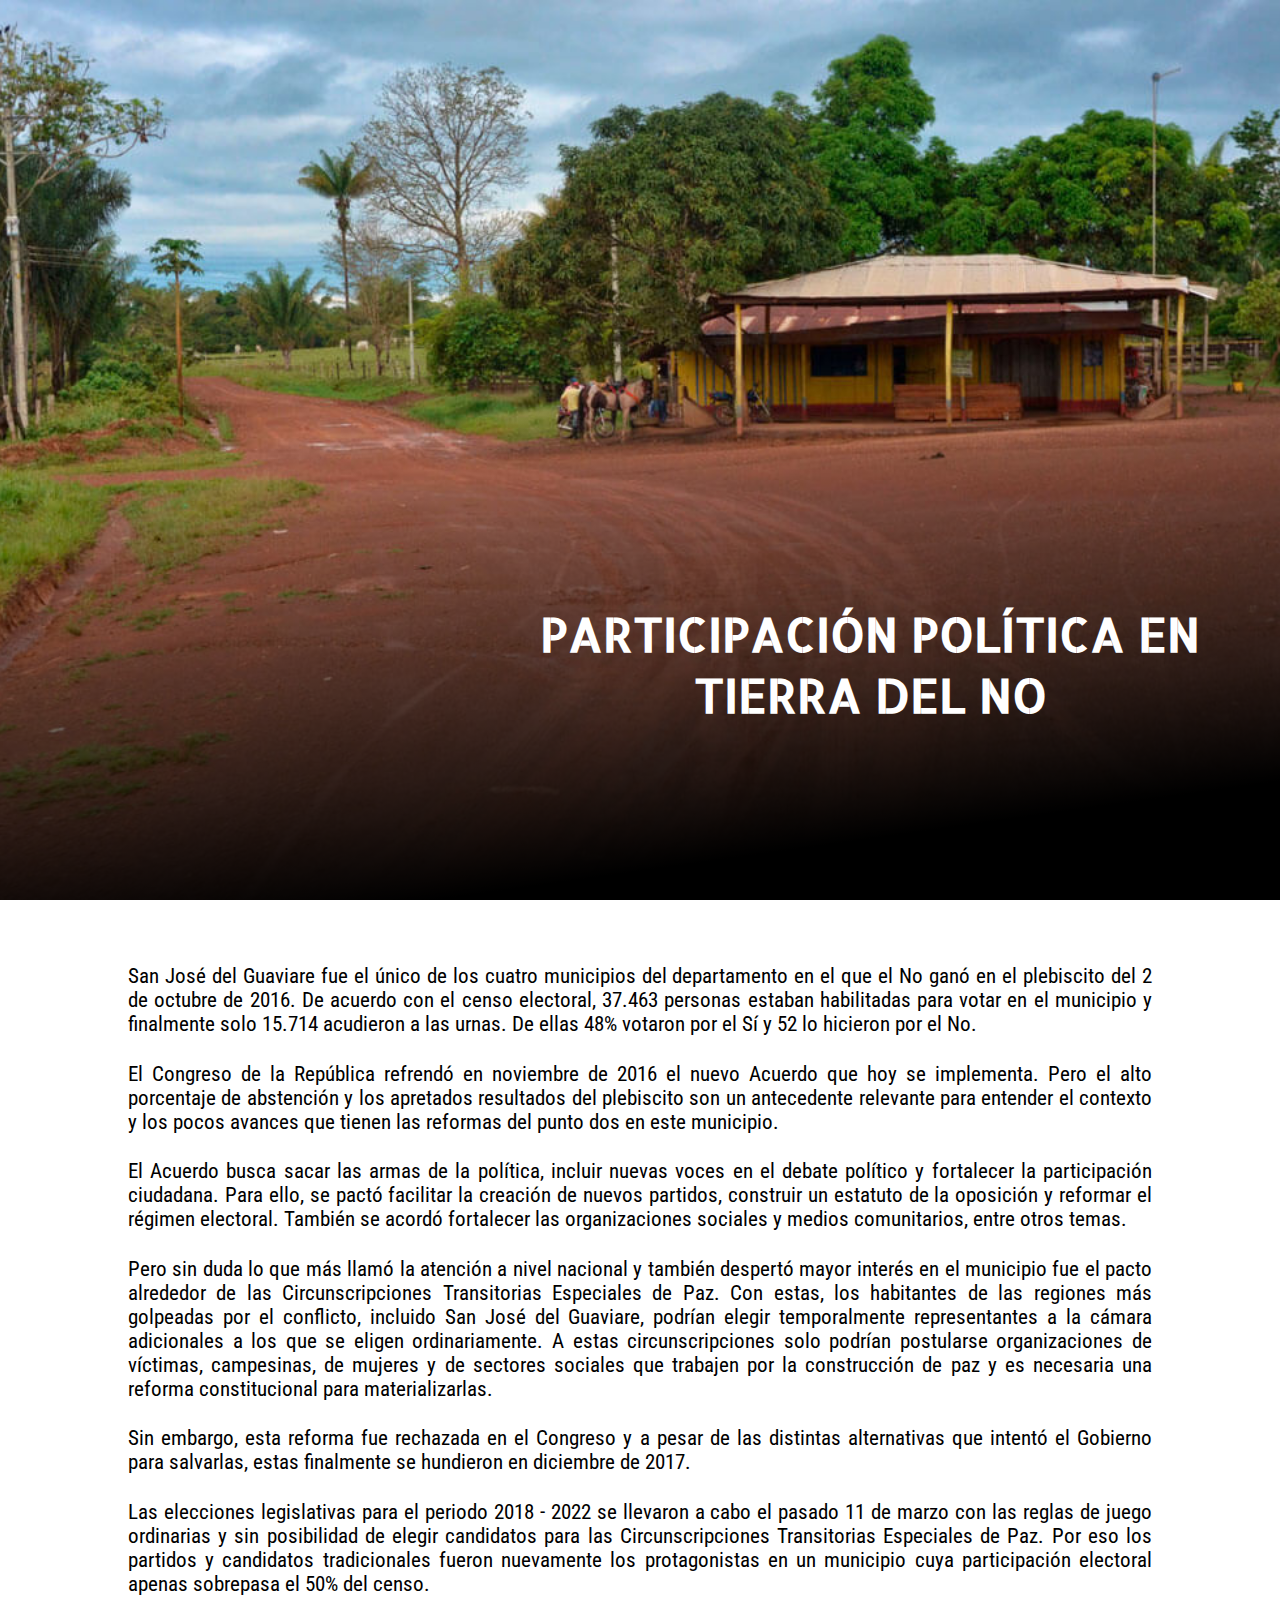
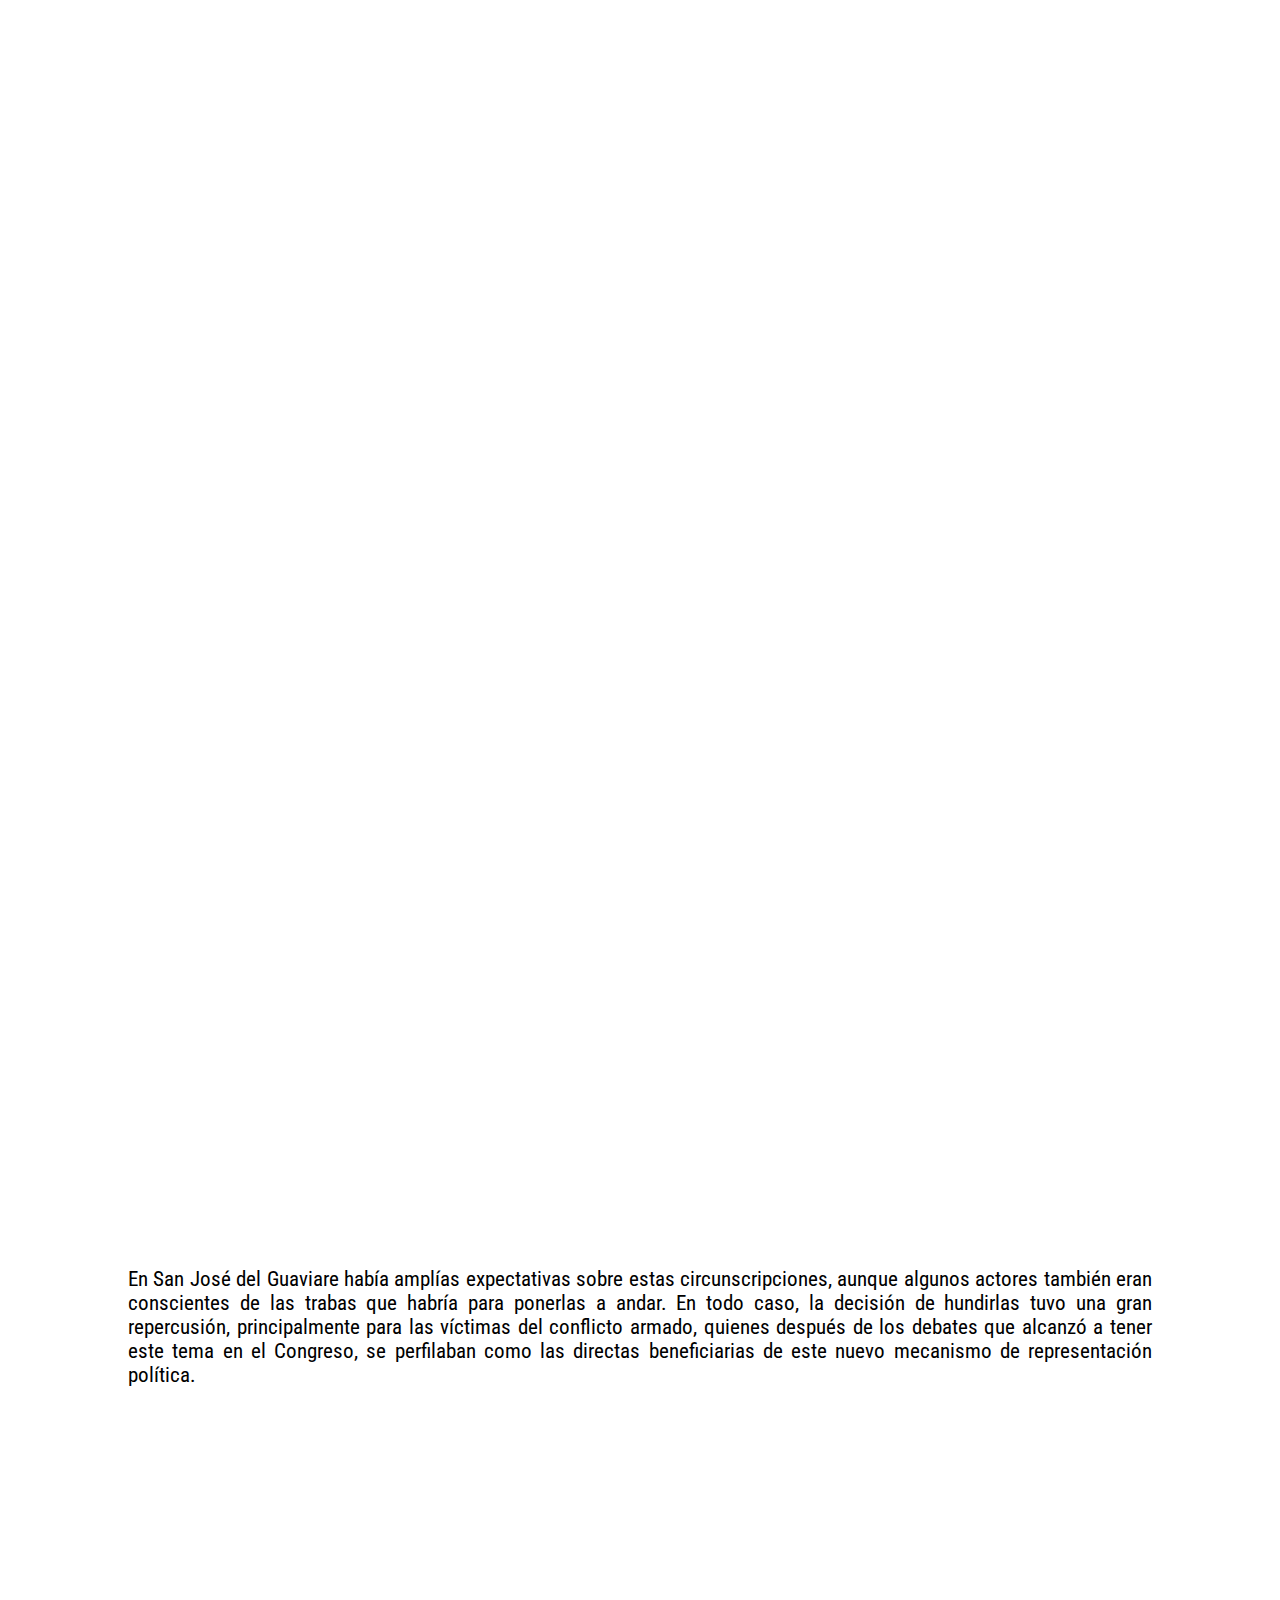
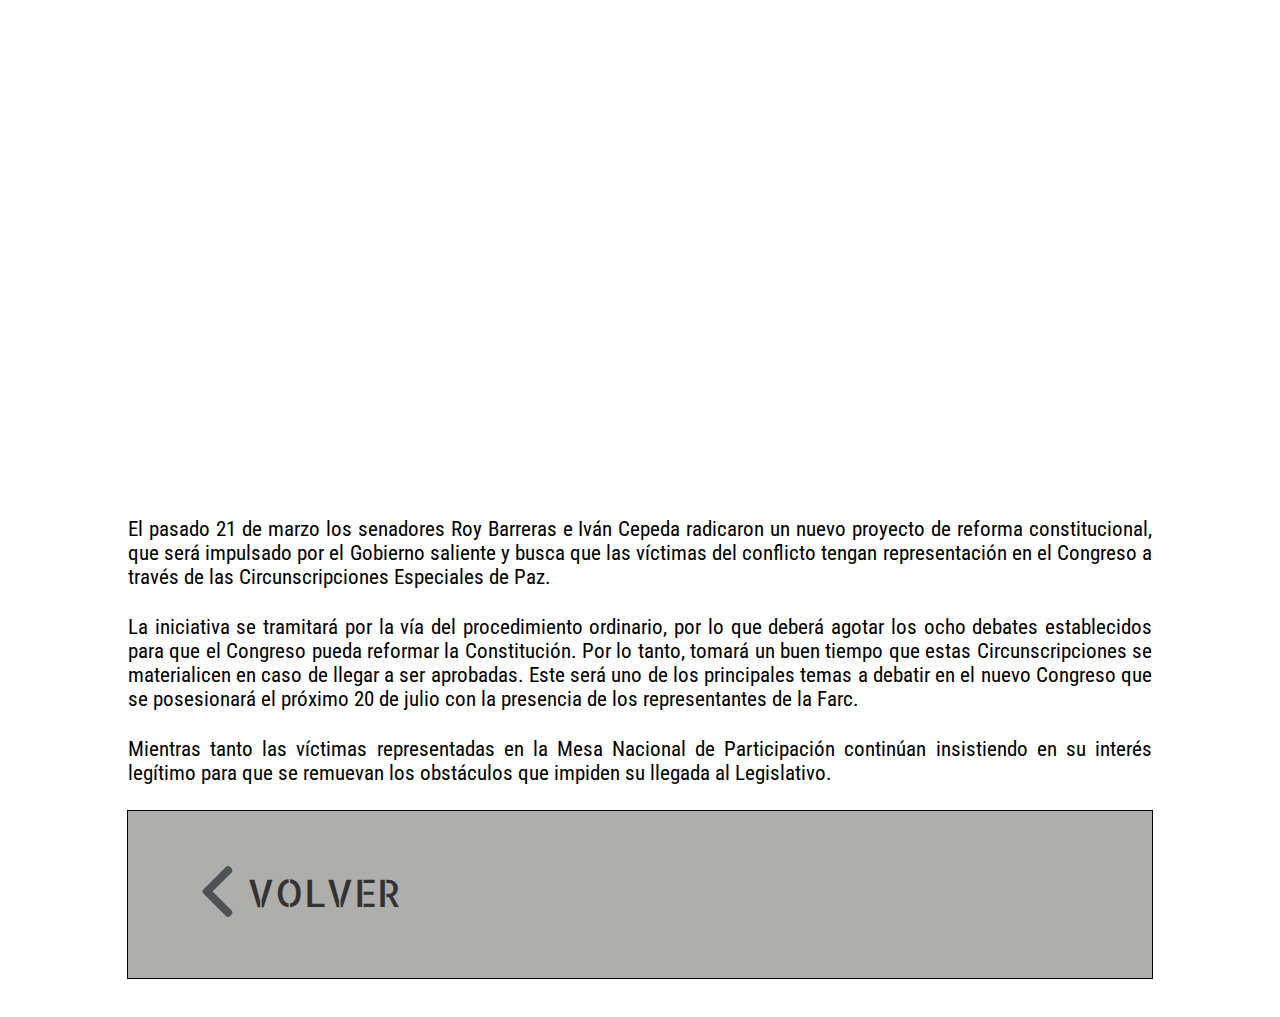
==== commit e8725bbe: "cambio de redacción" ====
--- a/punto2.html
+++ b/punto2.html
@@ -18,7 +18,7 @@
     <p class="textoFull">El Acuerdo busca sacar las armas de la política, incluir nuevas voces en el debate político y fortalecer la participación ciudadana. Para ello, se pactó facilitar la creación de nuevos partidos, construir un estatuto de la oposición y reformar el régimen electoral. También se acordó fortalecer las organizaciones sociales y medios comunitarios, entre otros temas.</p>
     <p class="textoFull">Pero sin duda lo que más llamó la atención a nivel nacional y también despertó mayor interés en el municipio fue el pacto alrededor de las Circunscripciones Transitorias Especiales de Paz. Con estas, los habitantes de las regiones más golpeadas por el conflicto, incluido San José del Guaviare, podrían elegir temporalmente representantes a la cámara adicionales a los que se eligen ordinariamente. A estas circunscripciones solo podrían postularse organizaciones de víctimas, campesinas, de mujeres y de sectores sociales que trabajen por la construcción de paz y es necesaria una reforma constitucional para materializarlas.</p>
     <p class="textoFull">Sin embargo, esta reforma fue rechazada en el Congreso y a pesar de las distintas alternativas que intentó el Gobierno para salvarlas, estas finalmente se hundieron en diciembre de 2017.</p>
-    <p class="textoFull">Las elecciones legislativas para el periodo 2018 - 2022 se llevaron a cabo el pasado 11 de marzo con las reglas de juego tradicionales y sin posibilidad de elegir candidatos para las Circunscripciones Transitorias Especiales de Paz. Por eso los partidos y candidatos tradicionales fueron nuevamente los protagonistas en un municipio cuya participación electoral apenas sobrepasa el 50% del censo.</p>
+    <p class="textoFull">Las elecciones legislativas para el periodo 2018 - 2022 se llevaron a cabo el pasado 11 de marzo con las reglas de juego ordinarias y sin posibilidad de elegir candidatos para las Circunscripciones Transitorias Especiales de Paz. Por eso los partidos y candidatos tradicionales fueron nuevamente los protagonistas en un municipio cuya participación electoral apenas sobrepasa el 50% del censo.</p>
     <iframe class="eleccionesCifras" frameborder="0" scrolling="no" style="overflow-y:hidden;" src="https://create.piktochart.com/embed/31608876-new-piktochart"></iframe>
     <p class="textoFull">En San José del Guaviare había amplías expectativas sobre estas circunscripciones, aunque algunos actores también eran conscientes de las trabas que habría para ponerlas a andar. En todo caso, la decisión de hundirlas tuvo una gran repercusión, principalmente para las víctimas del conflicto armado, quienes después de los debates que alcanzó a tener este tema en el Congreso, se perfilaban como las directas beneficiarias de este nuevo mecanismo de representación política.</p>
     <iframe src="https://www.youtube.com/embed/pLzqTCE0vdc?rel=0&amp;showinfo=0" frameborder="0" allow="autoplay; encrypted-media" allowfullscreen></iframe>
